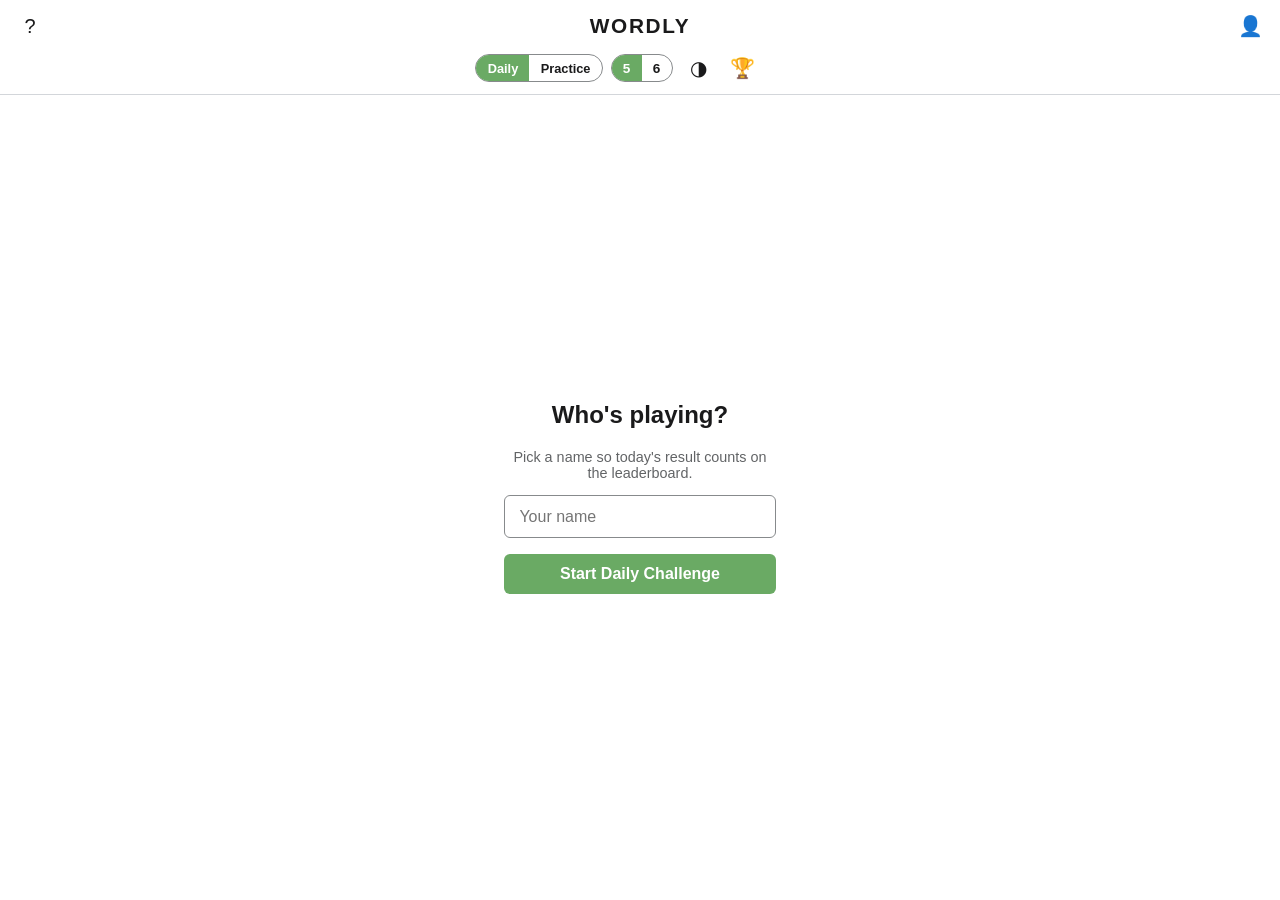
==== public/index.html @ bec73727 "Add daily challenge, shared leaderboard, expanded dictionary, and 6 new themes - Split word lists in" ====
<!DOCTYPE html>
<html lang="en">
<head>
<meta charset="UTF-8">
<meta name="viewport" content="width=device-width, initial-scale=1, viewport-fit=cover, maximum-scale=1">
<meta name="theme-color" content="#121213">
<title>Wordly — 5 or 6 Letter Word Game</title>
<link rel="stylesheet" href="style.css">
</head>
<body>
<div id="toast-container" class="toast-container" aria-live="polite"></div>

<header class="app-header">
  <div class="header-row">
    <button id="help-btn" class="icon-btn" aria-label="How to play" title="How to play">?</button>
    <h1 class="app-title">WORDLY</h1>
    <button id="player-btn" class="icon-btn" aria-label="Player profile" title="Player profile">&#128100;</button>
  </div>

  <div class="header-row controls-row">
    <div class="mode-toggle" role="group" aria-label="Game mode">
      <button class="mode-btn active" data-mode="daily">Daily</button>
      <button class="mode-btn" data-mode="practice">Practice</button>
    </div>
    <div class="length-toggle" role="group" aria-label="Word length">
      <button class="len-btn active" data-len="5">5</button>
      <button class="len-btn" data-len="6">6</button>
    </div>
    <button id="theme-btn" class="icon-btn" aria-label="Change theme" title="Change theme">&#9681;</button>
    <button id="leaderboard-btn" class="icon-btn" aria-label="Leaderboard" title="Leaderboard">&#127942;</button>
    <button id="new-game-btn" class="icon-btn" aria-label="New game" title="New game">&#8635;</button>
  </div>
</header>

<main class="game-main">
  <div id="name-gate" class="name-gate hidden">
    <h2>Who's playing?</h2>
    <p>Pick a name so today's result counts on the leaderboard.</p>
    <input id="gate-name-input" class="text-input" type="text" maxlength="40" placeholder="Your name" autocomplete="off" />
    <button id="gate-name-btn" class="primary-btn">Start Daily Challenge</button>
  </div>
  <div id="board" class="board"></div>
</main>

<footer class="keyboard-wrap">
  <div id="keyboard" class="keyboard"></div>
</footer>

<!-- How to play modal -->
<div id="help-modal" class="modal-overlay hidden">
  <div class="modal">
    <button class="modal-close" data-close="help-modal" aria-label="Close">&times;</button>
    <h2>How to Play</h2>
    <p>Guess the word before you run out of tries.</p>
    <ul class="help-list">
      <li>Each guess must be a valid word of the current length.</li>
      <li>After each guess, tile colors show how close you were.</li>
    </ul>
    <div class="example-row">
      <div class="tile correct">W</div>
      <div class="tile">O</div>
      <div class="tile">R</div>
      <div class="tile">D</div>
      <div class="tile">S</div>
    </div>
    <p class="example-text"><strong>W</strong> is in the word and in the correct spot.</p>
    <div class="example-row">
      <div class="tile">L</div>
      <div class="tile present">I</div>
      <div class="tile">G</div>
      <div class="tile">H</div>
      <div class="tile">T</div>
    </div>
    <p class="example-text"><strong>I</strong> is in the word but in the wrong spot.</p>
    <div class="example-row">
      <div class="tile">V</div>
      <div class="tile">A</div>
      <div class="tile">G</div>
      <div class="tile absent">U</div>
      <div class="tile">E</div>
    </div>
    <p class="example-text"><strong>U</strong> is not in the word at all.</p>
    <p><strong>Daily</strong> gives everyone the same word each day, resetting at midnight — play it to show up on the leaderboard. <strong>Practice</strong> is unlimited and doesn't count toward scores.</p>
  </div>
</div>

<!-- Theme picker modal -->
<div id="theme-modal" class="modal-overlay hidden">
  <div class="modal">
    <button class="modal-close" data-close="theme-modal" aria-label="Close">&times;</button>
    <h2>Theme</h2>
    <div id="theme-list" class="theme-list"></div>
  </div>
</div>

<!-- Player name modal -->
<div id="name-modal" class="modal-overlay hidden">
  <div class="modal">
    <button class="modal-close" data-close="name-modal" aria-label="Close">&times;</button>
    <h2>Player Profile</h2>
    <p>This name is used for the leaderboard.</p>
    <input id="name-input" class="text-input" type="text" maxlength="40" placeholder="Your name" autocomplete="off" />
    <button id="name-save-btn" class="primary-btn">Save</button>
  </div>
</div>

<!-- Leaderboard modal -->
<div id="leaderboard-modal" class="modal-overlay hidden">
  <div class="modal modal-wide">
    <button class="modal-close" data-close="leaderboard-modal" aria-label="Close">&times;</button>
    <h2>Leaderboard</h2>
    <div class="leaderboard-tabs" role="group" aria-label="Leaderboard length">
      <button class="lb-tab active" data-lb-len="5">5-letter</button>
      <button class="lb-tab" data-lb-len="6">6-letter</button>
    </div>
    <div id="leaderboard-content" class="leaderboard-content">
      <p class="lb-status">Loading…</p>
    </div>
  </div>
</div>

<!-- End of game modal -->
<div id="result-modal" class="modal-overlay hidden">
  <div class="modal">
    <button class="modal-close" data-close="result-modal" aria-label="Close">&times;</button>
    <h2 id="result-title">Nice!</h2>
    <p id="result-word" class="result-word"></p>
    <p id="result-countdown" class="result-countdown hidden"></p>
    <button id="play-again-btn" class="primary-btn">Play Again</button>
  </div>
</div>

<script src="words.js"></script>
<script src="script.js"></script>
</body>
</html>
---- public/style.css ----
/* ---------- Theme definitions ---------- */
:root,
[data-theme="dark"] {
  --color-bg: #121213;
  --color-surface: #1a1a1b;
  --color-text: #ffffff;
  --color-text-dim: #9aa0a6;
  --color-border: #3a3a3c;
  --color-border-strong: #565758;
  --color-accent: #538d4e;

  --color-correct: #538d4e;
  --color-present: #b59f3b;
  --color-absent: #3a3a3c;
  --key-text-on-color: #ffffff;

  --color-key-bg: #818384;
  --color-key-text: #ffffff;
  --color-modal-overlay: rgba(0, 0, 0, 0.6);
  --color-danger: #d24949;
}

[data-theme="light"] {
  --color-bg: #ffffff;
  --color-surface: #ffffff;
  --color-text: #1a1a1b;
  --color-text-dim: #626466;
  --color-border: #d3d6da;
  --color-border-strong: #878a8c;
  --color-accent: #6aaa64;

  --color-correct: #6aaa64;
  --color-present: #c9b458;
  --color-absent: #787c7e;
  --key-text-on-color: #ffffff;

  --color-key-bg: #d3d6da;
  --color-key-text: #1a1a1b;
  --color-modal-overlay: rgba(0, 0, 0, 0.4);
  --color-danger: #d24949;
}

[data-theme="ocean"] {
  --color-bg: #06222f;
  --color-surface: #0c2f40;
  --color-text: #e8f6fb;
  --color-text-dim: #7fb2c5;
  --color-border: #1f4c5f;
  --color-border-strong: #2f6b82;
  --color-accent: #2ea8b8;

  --color-correct: #1f9c8f;
  --color-present: #d6a336;
  --color-absent: #1f4c5f;
  --key-text-on-color: #ffffff;

  --color-key-bg: #164254;
  --color-key-text: #e8f6fb;
  --color-modal-overlay: rgba(0, 0, 0, 0.6);
  --color-danger: #e0655c;
}

[data-theme="sunset"] {
  --color-bg: #221521;
  --color-surface: #2c1c2b;
  --color-text: #fbeee6;
  --color-text-dim: #cf9f9c;
  --color-border: #4a2e42;
  --color-border-strong: #6c3f56;
  --color-accent: #e0703f;

  --color-correct: #d97a3f;
  --color-present: #c3563f;
  --color-absent: #4a2e42;
  --key-text-on-color: #ffffff;

  --color-key-bg: #3d2538;
  --color-key-text: #fbeee6;
  --color-modal-overlay: rgba(0, 0, 0, 0.6);
  --color-danger: #ff6b6b;
}

[data-theme="forest"] {
  --color-bg: #10190f;
  --color-surface: #162214;
  --color-text: #eaf3e6;
  --color-text-dim: #9db495;
  --color-border: #2c3f28;
  --color-border-strong: #3f5938;
  --color-accent: #6fae4f;

  --color-correct: #5c9a4a;
  --color-present: #b0973a;
  --color-absent: #2c3f28;
  --key-text-on-color: #ffffff;

  --color-key-bg: #223420;
  --color-key-text: #eaf3e6;
  --color-modal-overlay: rgba(0, 0, 0, 0.6);
  --color-danger: #e0655c;
}

[data-theme="halloween"] {
  --color-bg: #0d0605;
  --color-surface: #1a0f0a;
  --color-text: #ffe8cc;
  --color-text-dim: #c99a6c;
  --color-border: #3d2410;
  --color-border-strong: #5c3a17;
  --color-accent: #ff7518;

  --color-correct: #ff7518;
  --color-present: #7d3c98;
  --color-absent: #2b1a12;
  --key-text-on-color: #ffffff;

  --color-key-bg: #3d2410;
  --color-key-text: #ffe8cc;
  --color-modal-overlay: rgba(0, 0, 0, 0.7);
  --color-danger: #ff4d4d;
}

[data-theme="christmas"] {
  --color-bg: #0b2410;
  --color-surface: #123018;
  --color-text: #fdf6f0;
  --color-text-dim: #a8c9ac;
  --color-border: #1f4726;
  --color-border-strong: #2e5c37;
  --color-accent: #c41e3a;

  --color-correct: #2e7d32;
  --color-present: #d4af37;
  --color-absent: #1f4726;
  --key-text-on-color: #ffffff;

  --color-key-bg: #1f4726;
  --color-key-text: #fdf6f0;
  --color-modal-overlay: rgba(0, 0, 0, 0.65);
  --color-danger: #c41e3a;
}

[data-theme="synthwave"] {
  --color-bg: #0d0221;
  --color-surface: #1a0b34;
  --color-text: #f5e9ff;
  --color-text-dim: #a68fd6;
  --color-border: #3a1f66;
  --color-border-strong: #55308c;
  --color-accent: #ff2ec4;

  --color-correct: #00fff0;
  --color-present: #ff2ec4;
  --color-absent: #2a1750;
  --key-text-on-color: #0d0221;

  --color-key-bg: #2a1750;
  --color-key-text: #f5e9ff;
  --color-modal-overlay: rgba(0, 0, 0, 0.7);
  --color-danger: #ff4d6d;
}

[data-theme="spooky"] {
  --color-bg: #060a08;
  --color-surface: #0d140f;
  --color-text: #dff5e1;
  --color-text-dim: #7fa88a;
  --color-border: #1c2e20;
  --color-border-strong: #2c452f;
  --color-accent: #7cb342;

  --color-correct: #4f7942;
  --color-present: #5e3a7e;
  --color-absent: #16201a;
  --key-text-on-color: #ffffff;

  --color-key-bg: #1c2e20;
  --color-key-text: #dff5e1;
  --color-modal-overlay: rgba(0, 0, 0, 0.75);
  --color-danger: #c94f4f;
}

[data-theme="terminal"] {
  --color-bg: #000000;
  --color-surface: #0a0f0a;
  --color-text: #33ff33;
  --color-text-dim: #1f9c1f;
  --color-border: #0f3d0f;
  --color-border-strong: #1a661a;
  --color-accent: #33ff33;

  --color-correct: #33ff33;
  --color-present: #1f9c1f;
  --color-absent: #0f2a0f;
  --key-text-on-color: #000000;

  --color-key-bg: #0f3d0f;
  --color-key-text: #33ff33;
  --color-modal-overlay: rgba(0, 0, 0, 0.85);
  --color-danger: #ff3333;
}

[data-theme="bubblegum"] {
  --color-bg: #fff0f6;
  --color-surface: #ffffff;
  --color-text: #5a2a52;
  --color-text-dim: #a878a0;
  --color-border: #f3c9e0;
  --color-border-strong: #e3a1c9;
  --color-accent: #ff8fc7;

  --color-correct: #8fd9a8;
  --color-present: #ffd479;
  --color-absent: #d8cfe0;
  --key-text-on-color: #4a2c45;

  --color-key-bg: #f3d9ec;
  --color-key-text: #5a2a52;
  --color-modal-overlay: rgba(90, 42, 82, 0.35);
  --color-danger: #e0556f;
}

/* Respect system preference until the user picks explicitly */
@media (prefers-color-scheme: light) {
  :root:not([data-theme]) {
    --color-bg: #ffffff;
    --color-surface: #ffffff;
    --color-text: #1a1a1b;
    --color-text-dim: #626466;
    --color-border: #d3d6da;
    --color-border-strong: #878a8c;
    --color-accent: #6aaa64;
    --color-correct: #6aaa64;
    --color-present: #c9b458;
    --color-absent: #787c7e;
    --key-text-on-color: #ffffff;
    --color-key-bg: #d3d6da;
    --color-key-text: #1a1a1b;
    --color-modal-overlay: rgba(0, 0, 0, 0.4);
    --color-danger: #d24949;
  }
}

/* ---------- Base ---------- */
* {
  box-sizing: border-box;
  -webkit-tap-highlight-color: transparent;
}

html, body {
  height: 100%;
}

body {
  margin: 0;
  background: var(--color-bg);
  color: var(--color-text);
  font-family: "Helvetica Neue", Arial, "Segoe UI", sans-serif;
  display: flex;
  flex-direction: column;
  min-height: 100dvh;
  overflow-x: hidden;
  transition: background-color 0.2s ease, color 0.2s ease;
}

button {
  font-family: inherit;
}

/* ---------- Header ---------- */
.app-header {
  display: flex;
  flex-direction: column;
  gap: 0.4rem;
  padding: 0.5rem 0.75rem;
  border-bottom: 1px solid var(--color-border);
  flex-shrink: 0;
}

.header-row {
  display: flex;
  align-items: center;
  justify-content: space-between;
  gap: 0.5rem;
}

.controls-row {
  justify-content: center;
  flex-wrap: wrap;
}

.app-title {
  font-size: 1.3rem;
  font-weight: 700;
  letter-spacing: 0.08em;
  margin: 0;
}

.icon-btn {
  background: none;
  border: none;
  color: var(--color-text);
  font-size: 1.25rem;
  width: 2.25rem;
  height: 2.25rem;
  border-radius: 50%;
  cursor: pointer;
  display: flex;
  align-items: center;
  justify-content: center;
  line-height: 1;
}

.icon-btn:hover,
.icon-btn:active {
  background: var(--color-surface);
}

.length-toggle {
  display: flex;
  border: 1px solid var(--color-border-strong);
  border-radius: 999px;
  overflow: hidden;
}

.len-btn {
  background: none;
  border: none;
  color: var(--color-text);
  padding: 0.35rem 0.7rem;
  font-size: 0.85rem;
  font-weight: 700;
  cursor: pointer;
}

.len-btn.active {
  background: var(--color-accent);
  color: #fff;
}

.mode-toggle {
  display: flex;
  border: 1px solid var(--color-border-strong);
  border-radius: 999px;
  overflow: hidden;
}

.mode-btn {
  background: none;
  border: none;
  color: var(--color-text);
  padding: 0.35rem 0.7rem;
  font-size: 0.8rem;
  font-weight: 700;
  cursor: pointer;
}

.mode-btn.active {
  background: var(--color-accent);
  color: #fff;
}

/* ---------- Board ---------- */
.game-main {
  flex: 1 1 auto;
  display: flex;
  align-items: center;
  justify-content: center;
  padding: 0.5rem;
  min-height: 0;
}

.board {
  display: grid;
  gap: 6px;
  width: 100%;
  max-width: 360px;
  height: 100%;
  max-height: 420px;
  margin: 0 auto;
}

.name-gate {
  max-width: 320px;
  width: 100%;
  margin: 0 auto;
  text-align: center;
  padding: 1.5rem;
}

.name-gate h2 {
  margin-top: 0;
}

.name-gate p {
  color: var(--color-text-dim);
  font-size: 0.9rem;
}

.board-row {
  display: grid;
  gap: 6px;
  grid-auto-flow: column;
}

.tile {
  aspect-ratio: 1 / 1;
  border: 2px solid var(--color-border);
  display: flex;
  align-items: center;
  justify-content: center;
  font-size: clamp(1rem, 6vw, 1.8rem);
  font-weight: 700;
  text-transform: uppercase;
  border-radius: 4px;
  color: var(--color-text);
  user-select: none;
  transition: transform 0.15s ease;
}

.tile.filled {
  border-color: var(--color-border-strong);
}

.tile.pop {
  animation: pop 0.1s ease;
}

@keyframes pop {
  0% { transform: scale(1); }
  40% { transform: scale(1.08); }
  100% { transform: scale(1); }
}

.tile.flip {
  animation: flip 0.5s ease forwards;
}

@keyframes flip {
  0% { transform: rotateX(0); }
  50% { transform: rotateX(90deg); }
  51% { transform: rotateX(90deg); }
  100% { transform: rotateX(0); }
}

.tile.correct,
.tile.present,
.tile.absent {
  color: var(--key-text-on-color);
  border-color: transparent;
}

.tile.correct { background: var(--color-correct); }
.tile.present { background: var(--color-present); }
.tile.absent { background: var(--color-absent); }

.board-row.shake {
  animation: shake 0.4s ease;
}

@keyframes shake {
  10%, 90% { transform: translateX(-2px); }
  20%, 80% { transform: translateX(4px); }
  30%, 50%, 70% { transform: translateX(-8px); }
  40%, 60% { transform: translateX(8px); }
}

.board-row.win .tile {
  animation: bounce 0.5s ease;
}

@keyframes bounce {
  0%, 100% { transform: translateY(0); }
  30% { transform: translateY(-18%); }
  50% { transform: translateY(0); }
}

/* ---------- Keyboard ---------- */
.keyboard-wrap {
  flex-shrink: 0;
  padding: 0.4rem 0.3rem calc(0.5rem + env(safe-area-inset-bottom));
}

.keyboard {
  display: flex;
  flex-direction: column;
  gap: 6px;
  max-width: 500px;
  margin: 0 auto;
}

.keyboard-row {
  display: flex;
  gap: 5px;
  justify-content: center;
}

.key {
  flex: 1;
  max-width: 44px;
  min-width: 24px;
  height: 52px;
  border: none;
  border-radius: 4px;
  background: var(--color-key-bg);
  color: var(--color-key-text);
  font-weight: 700;
  font-size: 0.85rem;
  text-transform: uppercase;
  display: flex;
  align-items: center;
  justify-content: center;
  cursor: pointer;
}

.key:active {
  filter: brightness(0.85);
}

.key.wide {
  flex: 1.6;
  max-width: 70px;
  font-size: 0.65rem;
}

.key.correct { background: var(--color-correct); color: var(--key-text-on-color); }
.key.present { background: var(--color-present); color: var(--key-text-on-color); }
.key.absent { background: var(--color-absent); color: var(--key-text-on-color); opacity: 0.7; }

/* ---------- Toast ---------- */
.toast-container {
  position: fixed;
  top: 1rem;
  left: 50%;
  transform: translateX(-50%);
  z-index: 100;
  display: flex;
  flex-direction: column;
  align-items: center;
  gap: 0.5rem;
  pointer-events: none;
}

.toast {
  background: var(--color-text);
  color: var(--color-bg);
  padding: 0.6rem 1rem;
  border-radius: 6px;
  font-weight: 700;
  font-size: 0.9rem;
  box-shadow: 0 2px 8px rgba(0,0,0,0.3);
  animation: toast-in 0.15s ease, toast-out 0.15s ease 1.1s forwards;
}

@keyframes toast-in {
  from { opacity: 0; transform: translateY(-10px); }
  to { opacity: 1; transform: translateY(0); }
}

@keyframes toast-out {
  to { opacity: 0; }
}

/* ---------- Modals ---------- */
.modal-overlay {
  position: fixed;
  inset: 0;
  background: var(--color-modal-overlay);
  display: flex;
  align-items: center;
  justify-content: center;
  z-index: 200;
  padding: 1rem;
}

.hidden {
  display: none !important;
}

.modal {
  background: var(--color-bg);
  color: var(--color-text);
  border: 1px solid var(--color-border);
  border-radius: 8px;
  padding: 1.5rem;
  max-width: 360px;
  width: 100%;
  max-height: 85vh;
  overflow-y: auto;
  position: relative;
}

.modal-wide {
  max-width: 480px;
}

.modal h2 {
  margin-top: 0;
}

.modal-close {
  position: absolute;
  top: 0.5rem;
  right: 0.5rem;
  background: none;
  border: none;
  color: var(--color-text);
  font-size: 1.5rem;
  cursor: pointer;
  width: 2rem;
  height: 2rem;
}

.help-list {
  padding-left: 1.1rem;
  font-size: 0.9rem;
}

.example-row {
  display: grid;
  grid-template-columns: repeat(5, 32px);
  gap: 4px;
  margin: 0.5rem 0 0.25rem;
}

.example-row .tile {
  font-size: 1rem;
  border-radius: 3px;
}

.example-text {
  font-size: 0.85rem;
  color: var(--color-text-dim);
  margin-top: 0;
}

.theme-list {
  display: flex;
  flex-direction: column;
  gap: 0.5rem;
}

.theme-option {
  display: flex;
  align-items: center;
  gap: 0.75rem;
  padding: 0.6rem 0.75rem;
  border: 1px solid var(--color-border);
  border-radius: 6px;
  background: var(--color-surface);
  color: var(--color-text);
  cursor: pointer;
  font-size: 1rem;
  text-align: left;
}

.theme-option.active {
  border-color: var(--color-accent);
  box-shadow: 0 0 0 1px var(--color-accent);
}

.theme-swatch {
  width: 1.5rem;
  height: 1.5rem;
  border-radius: 50%;
  flex-shrink: 0;
  border: 1px solid var(--color-border-strong);
}

.result-word {
  font-size: 1.4rem;
  font-weight: 700;
  letter-spacing: 0.05em;
  text-transform: uppercase;
}

.result-countdown {
  color: var(--color-text-dim);
  font-size: 0.9rem;
  margin-top: -0.25rem;
}

.text-input {
  width: 100%;
  padding: 0.7rem 0.9rem;
  border: 1px solid var(--color-border-strong);
  border-radius: 6px;
  background: var(--color-surface);
  color: var(--color-text);
  font-size: 1rem;
  margin-bottom: 0.5rem;
}

.text-input:focus {
  outline: none;
  border-color: var(--color-accent);
}

.leaderboard-tabs {
  display: flex;
  border: 1px solid var(--color-border-strong);
  border-radius: 999px;
  overflow: hidden;
  width: fit-content;
  margin-bottom: 1rem;
}

.lb-tab {
  background: none;
  border: none;
  color: var(--color-text);
  padding: 0.4rem 0.9rem;
  font-size: 0.85rem;
  font-weight: 700;
  cursor: pointer;
}

.lb-tab.active {
  background: var(--color-accent);
  color: #fff;
}

.leaderboard-content {
  overflow-x: auto;
}

.lb-status {
  color: var(--color-text-dim);
  font-size: 0.9rem;
}

.lb-table {
  width: 100%;
  border-collapse: collapse;
  font-size: 0.85rem;
}

.lb-table th,
.lb-table td {
  padding: 0.5rem 0.4rem;
  text-align: left;
  border-bottom: 1px solid var(--color-border);
  white-space: nowrap;
}

.lb-table th {
  color: var(--color-text-dim);
  font-weight: 700;
  font-size: 0.7rem;
  text-transform: uppercase;
  letter-spacing: 0.03em;
}

.primary-btn {
  background: var(--color-accent);
  color: #fff;
  border: none;
  border-radius: 6px;
  padding: 0.7rem 1.2rem;
  font-size: 1rem;
  font-weight: 700;
  cursor: pointer;
  width: 100%;
  margin-top: 0.5rem;
}

/* ---------- Small screens ---------- */
@media (max-width: 380px) {
  .app-title {
    font-size: 1.05rem;
  }
  .key {
    height: 46px;
    font-size: 0.75rem;
  }
  .controls-row {
    gap: 0.3rem;
  }
}
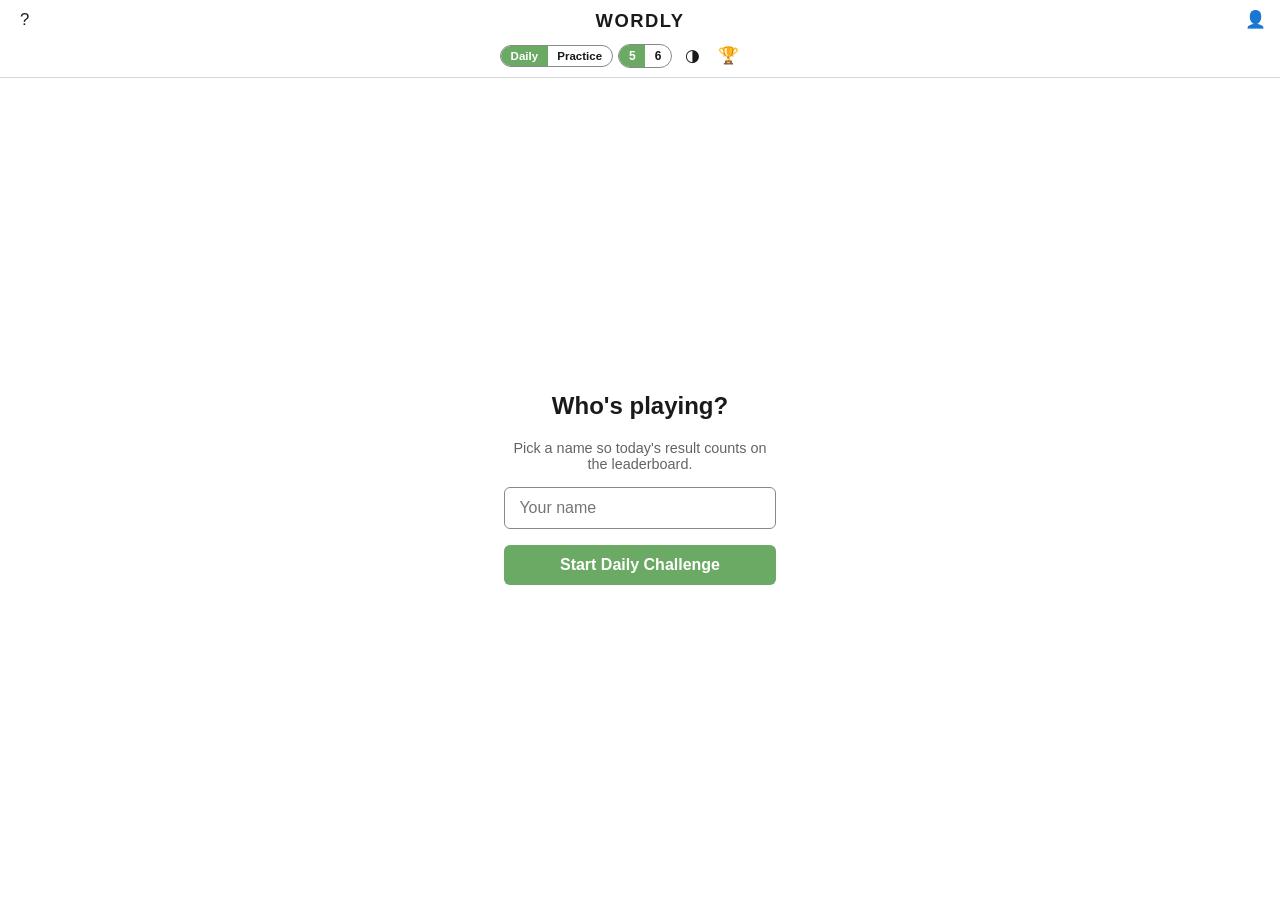
==== commit 265c45db: "Fix mobile layout overflow, add speed timer and luck rating - Fix real layout bug causing tiles/keyb" ====
--- a/public/index.html
+++ b/public/index.html
@@ -39,6 +39,7 @@
     <input id="gate-name-input" class="text-input" type="text" maxlength="40" placeholder="Your name" autocomplete="off" />
     <button id="gate-name-btn" class="primary-btn">Start Daily Challenge</button>
   </div>
+  <div id="daily-timer" class="daily-timer hidden">0:00</div>
   <div id="board" class="board"></div>
 </main>
 
@@ -81,6 +82,7 @@
     </div>
     <p class="example-text"><strong>U</strong> is not in the word at all.</p>
     <p><strong>Daily</strong> gives everyone the same word each day, resetting at midnight — play it to show up on the leaderboard. <strong>Practice</strong> is unlimited and doesn't count toward scores.</p>
+    <p>Daily games are timed from your first keystroke, and a win shows a <strong>Luck</strong> rating — how many possible words were still in play right before your winning guess. A low score means you solved it through deduction; a high score means you got there despite the odds.</p>
   </div>
 </div>
 
@@ -125,6 +127,16 @@
     <button class="modal-close" data-close="result-modal" aria-label="Close">&times;</button>
     <h2 id="result-title">Nice!</h2>
     <p id="result-word" class="result-word"></p>
+    <div id="result-stats" class="result-stats hidden">
+      <div class="result-stat">
+        <span class="result-stat-label">Time</span>
+        <span id="result-time" class="result-stat-value">—</span>
+      </div>
+      <div class="result-stat">
+        <span class="result-stat-label">Luck</span>
+        <span id="result-luck" class="result-stat-value">—</span>
+      </div>
+    </div>
     <p id="result-countdown" class="result-countdown hidden"></p>
     <button id="play-again-btn" class="primary-btn">Play Again</button>
   </div>
--- a/public/style.css
+++ b/public/style.css
@@ -271,8 +271,8 @@
 .app-header {
   display: flex;
   flex-direction: column;
-  gap: 0.4rem;
-  padding: 0.5rem 0.75rem;
+  gap: 0.3rem;
+  padding: 0.35rem 0.6rem;
   border-bottom: 1px solid var(--color-border);
   flex-shrink: 0;
 }
@@ -281,16 +281,17 @@
   display: flex;
   align-items: center;
   justify-content: space-between;
-  gap: 0.5rem;
+  gap: 0.4rem;
 }
 
 .controls-row {
   justify-content: center;
   flex-wrap: wrap;
+  gap: 0.35rem;
 }
 
 .app-title {
-  font-size: 1.3rem;
+  font-size: 1.15rem;
   font-weight: 700;
   letter-spacing: 0.08em;
   margin: 0;
@@ -300,15 +301,16 @@
   background: none;
   border: none;
   color: var(--color-text);
-  font-size: 1.25rem;
-  width: 2.25rem;
-  height: 2.25rem;
+  font-size: 1.05rem;
+  width: 1.9rem;
+  height: 1.9rem;
   border-radius: 50%;
   cursor: pointer;
   display: flex;
   align-items: center;
   justify-content: center;
   line-height: 1;
+  flex-shrink: 0;
 }
 
 .icon-btn:hover,
@@ -327,8 +329,8 @@
   background: none;
   border: none;
   color: var(--color-text);
-  padding: 0.35rem 0.7rem;
-  font-size: 0.85rem;
+  padding: 0.28rem 0.6rem;
+  font-size: 0.75rem;
   font-weight: 700;
   cursor: pointer;
 }
@@ -349,8 +351,8 @@
   background: none;
   border: none;
   color: var(--color-text);
-  padding: 0.35rem 0.7rem;
-  font-size: 0.8rem;
+  padding: 0.28rem 0.6rem;
+  font-size: 0.72rem;
   font-weight: 700;
   cursor: pointer;
 }
@@ -364,19 +366,31 @@
 .game-main {
   flex: 1 1 auto;
   display: flex;
+  flex-direction: column;
   align-items: center;
   justify-content: center;
   padding: 0.5rem;
   min-height: 0;
+  gap: 0.4rem;
+}
+
+.daily-timer {
+  flex-shrink: 0;
+  font-size: 0.95rem;
+  font-weight: 700;
+  font-variant-numeric: tabular-nums;
+  color: var(--color-text-dim);
+  letter-spacing: 0.04em;
 }
 
 .board {
   display: grid;
-  gap: 6px;
+  gap: 5px;
   width: 100%;
   max-width: 360px;
-  height: 100%;
-  max-height: 420px;
+  flex: 1 1 auto;
+  min-height: 0;
+  max-height: 400px;
   margin: 0 auto;
 }
 
@@ -399,12 +413,15 @@
 
 .board-row {
   display: grid;
-  gap: 6px;
+  gap: 5px;
   grid-auto-flow: column;
+  min-height: 0;
 }
 
 .tile {
   aspect-ratio: 1 / 1;
+  min-height: 0;
+  min-width: 0;
   border: 2px solid var(--color-border);
   display: flex;
   align-items: center;
@@ -478,13 +495,13 @@
 /* ---------- Keyboard ---------- */
 .keyboard-wrap {
   flex-shrink: 0;
-  padding: 0.4rem 0.3rem calc(0.5rem + env(safe-area-inset-bottom));
+  padding: 0.3rem 0.3rem calc(0.35rem + env(safe-area-inset-bottom));
 }
 
 .keyboard {
   display: flex;
   flex-direction: column;
-  gap: 6px;
+  gap: 5px;
   max-width: 500px;
   margin: 0 auto;
 }
@@ -499,7 +516,7 @@
   flex: 1;
   max-width: 44px;
   min-width: 24px;
-  height: 52px;
+  height: 46px;
   border: none;
   border-radius: 4px;
   background: var(--color-key-bg);
@@ -680,6 +697,35 @@
   margin-top: -0.25rem;
 }
 
+.result-stats {
+  display: flex;
+  gap: 0.75rem;
+  margin: 0.75rem 0;
+}
+
+.result-stat {
+  flex: 1;
+  background: var(--color-surface);
+  border: 1px solid var(--color-border);
+  border-radius: 6px;
+  padding: 0.5rem 0.6rem;
+  display: flex;
+  flex-direction: column;
+  gap: 0.15rem;
+}
+
+.result-stat-label {
+  font-size: 0.7rem;
+  text-transform: uppercase;
+  letter-spacing: 0.04em;
+  color: var(--color-text-dim);
+}
+
+.result-stat-value {
+  font-size: 1.05rem;
+  font-weight: 700;
+}
+
 .text-input {
   width: 100%;
   padding: 0.7rem 0.9rem;
@@ -770,10 +816,61 @@
     font-size: 1.05rem;
   }
   .key {
-    height: 46px;
     font-size: 0.75rem;
   }
   .controls-row {
     gap: 0.3rem;
   }
 }
+
+/* ---------- Short viewports (real phone browser chrome eats into
+   available height far more than devtools viewport presets suggest) ---------- */
+@media (max-height: 700px) {
+  .app-header {
+    padding: 0.3rem 0.6rem;
+    gap: 0.25rem;
+  }
+  .game-main {
+    padding: 0.3rem;
+    gap: 0.2rem;
+  }
+  .daily-timer {
+    font-size: 0.85rem;
+  }
+  .board {
+    gap: 4px;
+  }
+  .keyboard-wrap {
+    padding: 0.25rem 0.25rem calc(0.25rem + env(safe-area-inset-bottom));
+  }
+  .keyboard {
+    gap: 4px;
+  }
+  .key {
+    height: 42px;
+  }
+  .tile {
+    font-size: clamp(0.9rem, 5.5vw, 1.6rem);
+  }
+}
+
+@media (max-height: 580px) {
+  .app-title {
+    font-size: 1rem;
+  }
+  .icon-btn {
+    width: 1.7rem;
+    height: 1.7rem;
+    font-size: 0.95rem;
+  }
+  .key {
+    height: 36px;
+    font-size: 0.7rem;
+  }
+  .board {
+    gap: 3px;
+  }
+  .tile {
+    font-size: clamp(0.8rem, 5vw, 1.4rem);
+  }
+}
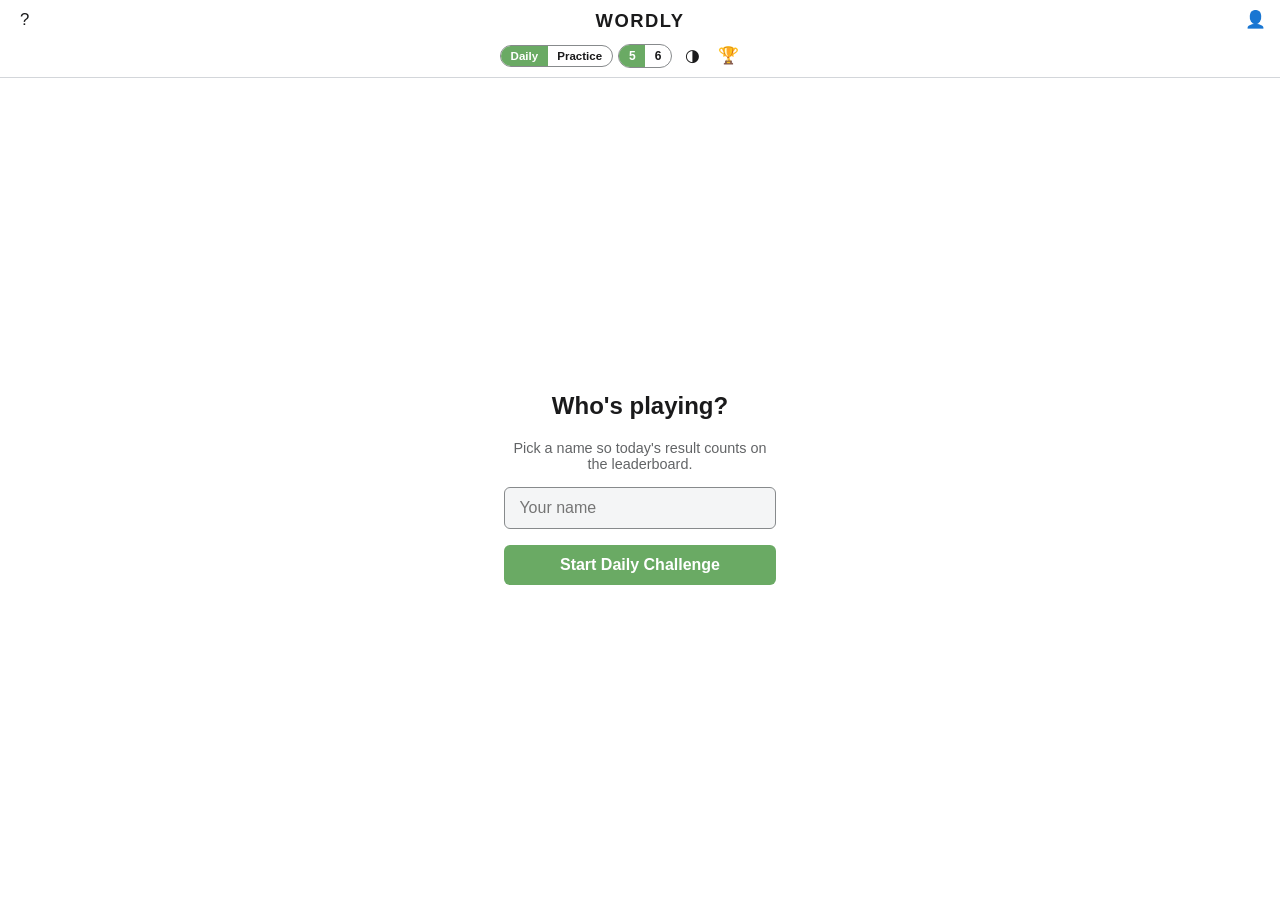
==== commit 05e1f937: "Fix duplicate-letter scoring to match real Wordle statusFor() scored each letter independently (chec" ====
--- a/public/index.html
+++ b/public/index.html
@@ -81,6 +81,7 @@
       <div class="tile">E</div>
     </div>
     <p class="example-text"><strong>U</strong> is not in the word at all.</p>
+    <p>If a guess repeats a letter, only as many copies light up as actually appear in the answer — the rest show absent, same as the original Wordle.</p>
     <p><strong>Daily</strong> gives everyone the same word each day, resetting at midnight — play it to show up on the leaderboard. <strong>Practice</strong> is unlimited and doesn't count toward scores.</p>
     <p>Daily games are timed from your first keystroke, and a win shows a <strong>Luck</strong> rating — how many possible words were still in play right before your winning guess. A low score means you solved it through deduction; a high score means you got there despite the odds.</p>
   </div>
--- a/public/style.css
+++ b/public/style.css
@@ -22,7 +22,7 @@
 
 [data-theme="light"] {
   --color-bg: #ffffff;
-  --color-surface: #ffffff;
+  --color-surface: #f4f5f6;
   --color-text: #1a1a1b;
   --color-text-dim: #626466;
   --color-border: #d3d6da;
@@ -160,6 +160,26 @@
   --color-danger: #ff4d6d;
 }
 
+[data-theme="neon80s"] {
+  --color-bg: #050810;
+  --color-surface: #0c1226;
+  --color-text: #f5faff;
+  --color-text-dim: #7fa8cc;
+  --color-border: #1a2440;
+  --color-border-strong: #2c3d66;
+  --color-accent: #ff6b00;
+
+  --color-correct: #ff6b00;
+  --color-present: #00d9ff;
+  --color-absent: #1a2440;
+  --key-text-on-color: #050810;
+
+  --color-key-bg: #1a2440;
+  --color-key-text: #f5faff;
+  --color-modal-overlay: rgba(0, 0, 0, 0.75);
+  --color-danger: #ff3b3b;
+}
+
 [data-theme="spooky"] {
   --color-bg: #060a08;
   --color-surface: #0d140f;
@@ -224,7 +244,7 @@
 @media (prefers-color-scheme: light) {
   :root:not([data-theme]) {
     --color-bg: #ffffff;
-    --color-surface: #ffffff;
+    --color-surface: #f4f5f6;
     --color-text: #1a1a1b;
     --color-text-dim: #626466;
     --color-border: #d3d6da;
@@ -242,6 +262,10 @@
 }
 
 /* ---------- Base ---------- */
+:root {
+  --tile-gap: 7px;
+}
+
 * {
   box-sizing: border-box;
   -webkit-tap-highlight-color: transparent;
@@ -385,7 +409,7 @@
 
 .board {
   display: grid;
-  gap: 5px;
+  gap: var(--tile-gap);
   width: 100%;
   max-width: 360px;
   flex: 1 1 auto;
@@ -413,7 +437,7 @@
 
 .board-row {
   display: grid;
-  gap: 5px;
+  gap: var(--tile-gap);
   grid-auto-flow: column;
   min-height: 0;
 }
@@ -422,6 +446,7 @@
   aspect-ratio: 1 / 1;
   min-height: 0;
   min-width: 0;
+  background: var(--color-surface);
   border: 2px solid var(--color-border);
   display: flex;
   align-items: center;
@@ -461,9 +486,13 @@
 }
 
 .tile.correct,
-.tile.present,
+.tile.present {
+  color: var(--key-text-on-color);
+  border-color: transparent;
+}
+
 .tile.absent {
-  color: var(--key-text-on-color);
+  color: var(--color-text);
   border-color: transparent;
 }
 
@@ -542,7 +571,7 @@
 
 .key.correct { background: var(--color-correct); color: var(--key-text-on-color); }
 .key.present { background: var(--color-present); color: var(--key-text-on-color); }
-.key.absent { background: var(--color-absent); color: var(--key-text-on-color); opacity: 0.7; }
+.key.absent { background: var(--color-absent); color: var(--color-text); opacity: 0.7; }
 
 /* ---------- Toast ---------- */
 .toast-container {
@@ -837,8 +866,8 @@
   .daily-timer {
     font-size: 0.85rem;
   }
-  .board {
-    gap: 4px;
+  :root {
+    --tile-gap: 5px;
   }
   .keyboard-wrap {
     padding: 0.25rem 0.25rem calc(0.25rem + env(safe-area-inset-bottom));
@@ -867,8 +896,8 @@
     height: 36px;
     font-size: 0.7rem;
   }
-  .board {
-    gap: 3px;
+  :root {
+    --tile-gap: 4px;
   }
   .tile {
     font-size: clamp(0.8rem, 5vw, 1.4rem);
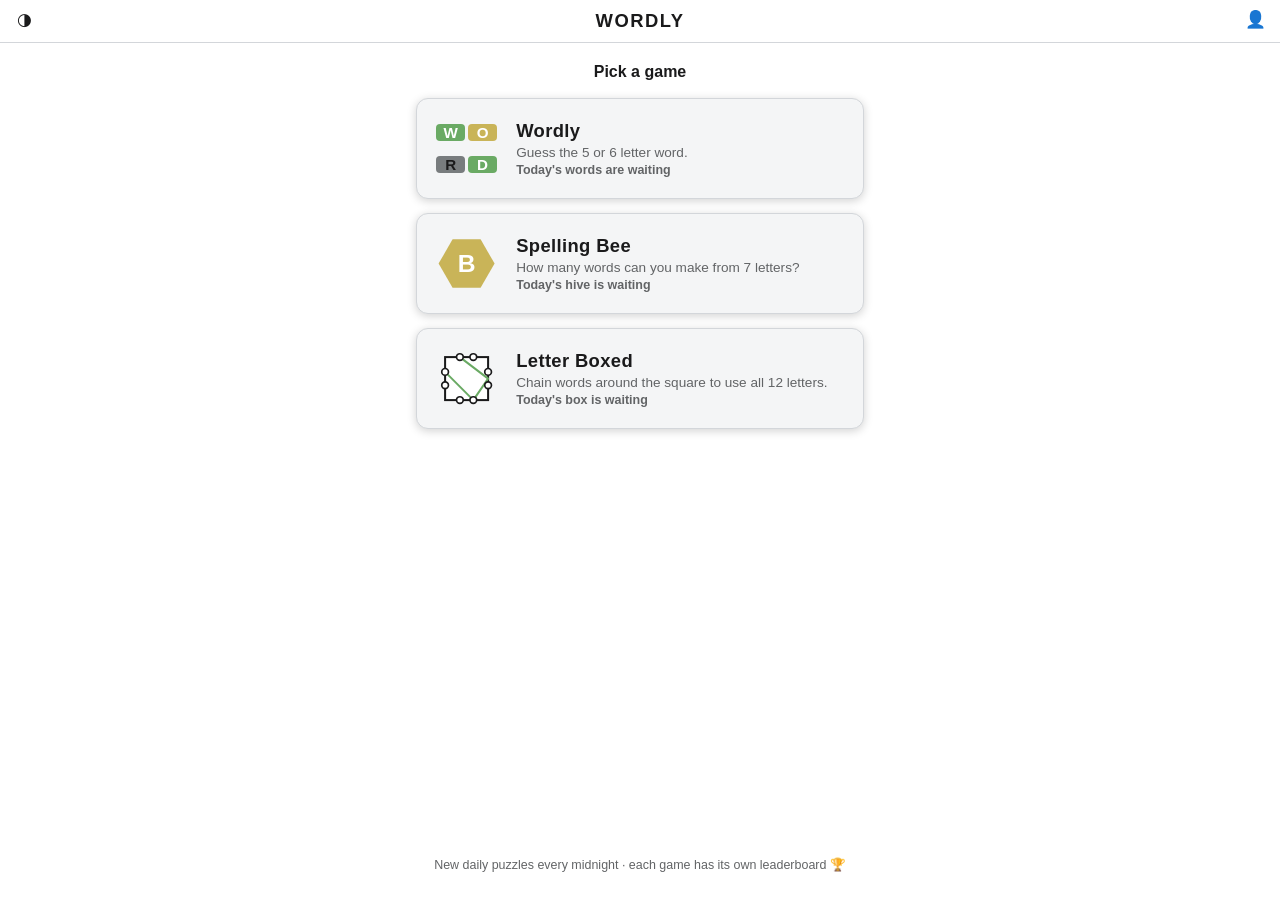
==== commit 9df5bbc1: "Add game menu, Spelling Bee, Letter Boxed, and API rate limiting - New home page (/) is a game menu " ====
--- a/public/index.html
+++ b/public/index.html
@@ -4,146 +4,119 @@
 <meta charset="UTF-8">
 <meta name="viewport" content="width=device-width, initial-scale=1, viewport-fit=cover, maximum-scale=1">
 <meta name="theme-color" content="#121213">
-<title>Wordly — 5 or 6 Letter Word Game</title>
+<title>Wordly Games</title>
+<script>try{var t=localStorage.getItem("wordly:theme");if(t)document.documentElement.setAttribute("data-theme",t)}catch(e){}</script>
 <link rel="stylesheet" href="style.css">
+<link rel="stylesheet" href="games.css">
 </head>
-<body>
+<body class="game-menu">
 <div id="toast-container" class="toast-container" aria-live="polite"></div>
 
 <header class="app-header">
-  <div class="header-row">
-    <button id="help-btn" class="icon-btn" aria-label="How to play" title="How to play">?</button>
+  <div class="header-row title-row">
+    <div class="header-side">
+      <button id="theme-btn" class="icon-btn" aria-label="Change theme" title="Change theme">&#9681;</button>
+    </div>
     <h1 class="app-title">WORDLY</h1>
-    <button id="player-btn" class="icon-btn" aria-label="Player profile" title="Player profile">&#128100;</button>
-  </div>
-
-  <div class="header-row controls-row">
-    <div class="mode-toggle" role="group" aria-label="Game mode">
-      <button class="mode-btn active" data-mode="daily">Daily</button>
-      <button class="mode-btn" data-mode="practice">Practice</button>
+    <div class="header-side header-side-end">
+      <button id="player-btn" class="icon-btn" aria-label="Player profile" title="Player profile">&#128100;</button>
     </div>
-    <div class="length-toggle" role="group" aria-label="Word length">
-      <button class="len-btn active" data-len="5">5</button>
-      <button class="len-btn" data-len="6">6</button>
-    </div>
-    <button id="theme-btn" class="icon-btn" aria-label="Change theme" title="Change theme">&#9681;</button>
-    <button id="leaderboard-btn" class="icon-btn" aria-label="Leaderboard" title="Leaderboard">&#127942;</button>
-    <button id="new-game-btn" class="icon-btn" aria-label="New game" title="New game">&#8635;</button>
   </div>
 </header>
 
-<main class="game-main">
-  <div id="name-gate" class="name-gate hidden">
-    <h2>Who's playing?</h2>
-    <p>Pick a name so today's result counts on the leaderboard.</p>
-    <input id="gate-name-input" class="text-input" type="text" maxlength="40" placeholder="Your name" autocomplete="off" />
-    <button id="gate-name-btn" class="primary-btn">Start Daily Challenge</button>
-  </div>
-  <div id="daily-timer" class="daily-timer hidden">0:00</div>
-  <div id="board" class="board"></div>
+<main class="menu-main">
+  <p id="menu-greeting" class="menu-greeting">Pick a game</p>
+
+  <a class="game-card" href="/wordly">
+    <span class="game-icon icon-wordly" aria-hidden="true">
+      <span class="t correct">W</span><span class="t present">O</span><span class="t">R</span><span class="t correct">D</span>
+    </span>
+    <span class="game-info">
+      <span class="game-name">Wordly</span>
+      <span class="game-desc">Guess the 5 or 6 letter word.</span>
+      <span id="status-wordly" class="game-status"></span>
+    </span>
+  </a>
+
+  <a class="game-card" href="/bee">
+    <span class="game-icon icon-bee" aria-hidden="true">
+      <svg viewBox="-60 -54 120 108"><polygon points="50,0 25,43.3 -25,43.3 -50,0 -25,-43.3 25,-43.3"></polygon><text x="0" y="0" dy="0.35em">B</text></svg>
+    </span>
+    <span class="game-info">
+      <span class="game-name">Spelling Bee</span>
+      <span class="game-desc">How many words can you make from 7 letters?</span>
+      <span id="status-bee" class="game-status"></span>
+    </span>
+  </a>
+
+  <a class="game-card" href="/boxed">
+    <span class="game-icon icon-boxed" aria-hidden="true">
+      <svg viewBox="0 0 100 100">
+        <rect x="18" y="18" width="64" height="64"></rect>
+        <polyline points="40,18 82,50 60,82 18,40"></polyline>
+        <circle cx="40" cy="18" r="5"></circle><circle cx="60" cy="18" r="5"></circle>
+        <circle cx="82" cy="40" r="5"></circle><circle cx="82" cy="60" r="5"></circle>
+        <circle cx="40" cy="82" r="5"></circle><circle cx="60" cy="82" r="5"></circle>
+        <circle cx="18" cy="40" r="5"></circle><circle cx="18" cy="60" r="5"></circle>
+      </svg>
+    </span>
+    <span class="game-info">
+      <span class="game-name">Letter Boxed</span>
+      <span class="game-desc">Chain words around the square to use all 12 letters.</span>
+      <span id="status-boxed" class="game-status"></span>
+    </span>
+  </a>
+
+  <p class="menu-foot">New daily puzzles every midnight · each game has its own leaderboard &#127942;</p>
 </main>
 
-<footer class="keyboard-wrap">
-  <div id="keyboard" class="keyboard"></div>
-</footer>
+<script src="common.js"></script>
+<script>
+(() => {
+  const S = Shared;
+  S.initShell({ onNameSaved: greet });
 
-<!-- How to play modal -->
-<div id="help-modal" class="modal-overlay hidden">
-  <div class="modal">
-    <button class="modal-close" data-close="help-modal" aria-label="Close">&times;</button>
-    <h2>How to Play</h2>
-    <p>Guess the word before you run out of tries.</p>
-    <ul class="help-list">
-      <li>Each guess must be a valid word of the current length.</li>
-      <li>After each guess, tile colors show how close you were.</li>
-    </ul>
-    <div class="example-row">
-      <div class="tile correct">W</div>
-      <div class="tile">O</div>
-      <div class="tile">R</div>
-      <div class="tile">D</div>
-      <div class="tile">S</div>
-    </div>
-    <p class="example-text"><strong>W</strong> is in the word and in the correct spot.</p>
-    <div class="example-row">
-      <div class="tile">L</div>
-      <div class="tile present">I</div>
-      <div class="tile">G</div>
-      <div class="tile">H</div>
-      <div class="tile">T</div>
-    </div>
-    <p class="example-text"><strong>I</strong> is in the word but in the wrong spot.</p>
-    <div class="example-row">
-      <div class="tile">V</div>
-      <div class="tile">A</div>
-      <div class="tile">G</div>
-      <div class="tile absent">U</div>
-      <div class="tile">E</div>
-    </div>
-    <p class="example-text"><strong>U</strong> is not in the word at all.</p>
-    <p>If a guess repeats a letter, only as many copies light up as actually appear in the answer — the rest show absent, same as the original Wordle.</p>
-    <p><strong>Daily</strong> gives everyone the same word each day, resetting at midnight — play it to show up on the leaderboard. <strong>Practice</strong> is unlimited and doesn't count toward scores.</p>
-    <p>Daily games are timed from your first keystroke, and a win shows a <strong>Luck</strong> rating — how many possible words were still in play right before your winning guess. A low score means you solved it through deduction; a high score means you got there despite the odds.</p>
-  </div>
-</div>
+  function greet() {
+    const name = S.getPlayerName();
+    document.getElementById("menu-greeting").textContent = name ? `Hi ${name} — pick a game` : "Pick a game";
+  }
 
-<!-- Theme picker modal -->
-<div id="theme-modal" class="modal-overlay hidden">
-  <div class="modal">
-    <button class="modal-close" data-close="theme-modal" aria-label="Close">&times;</button>
-    <h2>Theme</h2>
-    <div id="theme-list" class="theme-list"></div>
-  </div>
-</div>
+  const today = S.todayDateString();
+  const set = (id, text, done) => {
+    const el = document.getElementById(id);
+    el.textContent = text;
+    el.classList.toggle("done", !!done);
+  };
 
-<!-- Player name modal -->
-<div id="name-modal" class="modal-overlay hidden">
-  <div class="modal">
-    <button class="modal-close" data-close="name-modal" aria-label="Close">&times;</button>
-    <h2>Player Profile</h2>
-    <p>This name is used for the leaderboard.</p>
-    <input id="name-input" class="text-input" type="text" maxlength="40" placeholder="Your name" autocomplete="off" />
-    <button id="name-save-btn" class="primary-btn">Save</button>
-  </div>
-</div>
+  // Wordly: summarize both lengths' daily results.
+  const wordly = [5, 6]
+    .map((len) => {
+      const s = S.load(`wordly:daily:${len}:${today}`);
+      if (!s || !s.guesses || !s.guesses.length) return null;
+      if (!s.over) return `${len}-letter in progress`;
+      return s.won ? `${len}-letter ✓ in ${s.guesses.length}` : `${len}-letter ✗`;
+    })
+    .filter(Boolean);
+  set("status-wordly", wordly.length ? `Today: ${wordly.join(" · ")}` : "Today's words are waiting", wordly.length);
 
-<!-- Leaderboard modal -->
-<div id="leaderboard-modal" class="modal-overlay hidden">
-  <div class="modal modal-wide">
-    <button class="modal-close" data-close="leaderboard-modal" aria-label="Close">&times;</button>
-    <h2>Leaderboard</h2>
-    <div class="leaderboard-tabs" role="group" aria-label="Leaderboard length">
-      <button class="lb-tab active" data-lb-len="5">5-letter</button>
-      <button class="lb-tab" data-lb-len="6">6-letter</button>
-    </div>
-    <div id="leaderboard-content" class="leaderboard-content">
-      <p class="lb-status">Loading…</p>
-    </div>
-  </div>
-</div>
+  const bee = S.load(`bee:daily:${today}`);
+  if (bee && bee.found && bee.found.length) {
+    set("status-bee", `Today: ${bee.rank} · ${bee.score} pts · ${bee.found.length} words`, true);
+  } else {
+    set("status-bee", "Today's hive is waiting");
+  }
 
-<!-- End of game modal -->
-<div id="result-modal" class="modal-overlay hidden">
-  <div class="modal">
-    <button class="modal-close" data-close="result-modal" aria-label="Close">&times;</button>
-    <h2 id="result-title">Nice!</h2>
-    <p id="result-word" class="result-word"></p>
-    <div id="result-stats" class="result-stats hidden">
-      <div class="result-stat">
-        <span class="result-stat-label">Time</span>
-        <span id="result-time" class="result-stat-value">—</span>
-      </div>
-      <div class="result-stat">
-        <span class="result-stat-label">Luck</span>
-        <span id="result-luck" class="result-stat-value">—</span>
-      </div>
-    </div>
-    <p id="result-countdown" class="result-countdown hidden"></p>
-    <button id="play-again-btn" class="primary-btn">Play Again</button>
-  </div>
-</div>
+  const boxed = S.load(`boxed:daily:${today}`);
+  if (boxed && boxed.solved) {
+    set("status-boxed", `Today: ✓ solved in ${boxed.words.length} words`, true);
+  } else if (boxed && boxed.started) {
+    set("status-boxed", "Today: in progress", true);
+  } else {
+    set("status-boxed", "Today's box is waiting");
+  }
 
-<script src="words.js"></script>
-<script src="script.js"></script>
+  greet();
+})();
+</script>
 </body>
 </html>
--- a/public/style.css
+++ b/public/style.css
@@ -40,44 +40,641 @@
   --color-danger: #d24949;
 }
 
+/* ---------- Neon Standard ---------- */
+[data-theme="neon-standard"] {
+  --color-bg: #0d0e12;
+  --color-surface: #15161d;
+  --color-text: #ffffff;
+  --color-text-dim: #8e95a5;
+  --color-border: #2a2d3a;
+  --color-border-strong: #3f4458;
+  --color-accent: #39ff14;
+
+  --color-correct: #39ff14;
+  --color-present: #ffe600;
+  --color-absent: #1a1c24;
+  --key-text-on-color: #000000;
+
+  --color-key-bg: #222530;
+  --color-key-text: #ffffff;
+  --color-modal-overlay: rgba(0, 0, 0, 0.8);
+  --color-danger: #ff3366;
+}
+
+html[data-theme="neon-standard"] .tile.correct {
+  box-shadow: 0 0 12px #39ff14, inset 0 0 4px #39ff14 !important;
+}
+html[data-theme="neon-standard"] .tile.present {
+  box-shadow: 0 0 12px #ffe600, inset 0 0 4px #ffe600 !important;
+}
+
+/* ---------- Neon City ---------- */
+[data-theme="neon-city"] {
+  --color-bg: #0b071e;
+  --color-surface: #140e33;
+  --color-text: #00e5ff;
+  --color-text-dim: #9955ff;
+  --color-border: #362a5c;
+  --color-border-strong: #8b00ff;
+  --color-accent: #00e5ff;
+
+  --color-correct: #8b00ff;
+  --color-present: #150f37;
+  --color-absent: #150f37;
+  --key-text-on-color: #00e5ff;
+
+  --color-key-bg: #1e1542;
+  --color-key-text: #00e5ff;
+  --color-modal-overlay: rgba(5, 2, 20, 0.85);
+  --color-danger: #ff007f;
+}
+
+/* Base Tile Styling (Dark Indigo Box with Cyan Text) */
+html[data-theme="neon-city"] .tile {
+  background: #181238 !important;
+  border: 2px solid #362a5c !important;
+  color: #bb55ff !important;
+  border-radius: 8px !important;
+}
+
+/* Filled (Typing before submit) */
+html[data-theme="neon-city"] .tile.filled {
+  border-color: #00e5ff !important;
+  box-shadow: 0 0 6px rgba(0, 229, 255, 0.4) !important;
+  color: #00e5ff !important;
+}
+
+/* Correct Spot (Purple Background + Cyan Border & Glow + Cyan Text) */
+html[data-theme="neon-city"] .tile.correct {
+  background: #7a00e6 !important;
+  border: 2px solid #00e5ff !important;
+  box-shadow: 0 0 12px #00e5ff, inset 0 0 6px #00e5ff !important;
+  color: #ffffff !important;
+  font-weight: 800;
+}
+
+/* Present Spot (Dark Background + Yellow Neon Border & Yellow Glow + Yellow Text) */
+html[data-theme="neon-city"] .tile.present {
+  background: #150f37 !important;
+  border: 2px solid #ffff00 !important;
+  box-shadow: 0 0 12px #ffff00, inset 0 0 4px #ffff00 !important;
+  color: #ffff00 !important;
+  font-weight: 800;
+}
+
+/* Absent Spot (Dark Fill + Faint Purple Outline) */
+html[data-theme="neon-city"] .tile.absent {
+  background: #110b2b !important;
+  border: 2px solid #2d2050 !important;
+  color: #3e3263 !important;
+  box-shadow: none !important;
+}
+
+/* ---------- Neon City Keyboard ---------- */
+html[data-theme="neon-city"] .key {
+  background: #1a123d !important;
+  color: #00e5ff !important;
+  border: 1px solid #3a2b6e !important;
+  border-radius: 6px !important;
+  box-shadow: 0 0 4px rgba(139, 0, 255, 0.2) !important;
+}
+
+/* Keyboard - Correct Keys (Glowing Purple & Cyan) */
+html[data-theme="neon-city"] .key.correct {
+  background: #7a00e6 !important;
+  color: #ffffff !important;
+  border: 1px solid #00e5ff !important;
+  box-shadow: 0 0 10px #00e5ff !important;
+}
+
+/* Keyboard - Present Keys (Glowing Yellow) */
+html[data-theme="neon-city"] .key.present {
+  background: #150f37 !important;
+  color: #ffff00 !important;
+  border: 1px solid #ffff00 !important;
+  box-shadow: 0 0 10px #ffff00 !important;
+}
+
+/* Keyboard - Absent/Eliminated Keys */
+html[data-theme="neon-city"] .key.absent {
+  background: #0d0824 !important;
+  color: #3e3263 !important;
+  border-color: #1e153b !important;
+  opacity: 0.5;
+  box-shadow: none !important;
+}
+
+/* ---------- Neon 80s ---------- */
+[data-theme="neon80s"] {
+  --color-bg: #050810;
+  --color-surface: #0c1226;
+  --color-text: #00d9ff;
+  --color-text-dim: #ff007f;
+  --color-border: #1a2440;
+  --color-border-strong: #00d9ff;
+  --color-accent: #ff6b00;
+
+  --color-correct: #ff6b00;
+  --color-present: #00d9ff;
+  --color-absent: #0c1226;
+  --key-text-on-color: #050810;
+
+  --color-key-bg: #141c38;
+  --color-key-text: #00d9ff;
+  --color-modal-overlay: rgba(0, 0, 0, 0.85);
+  --color-danger: #ff3b3b;
+}
+
+html[data-theme="neon80s"] .tile {
+  border: 2px solid #00d9ff !important;
+  box-shadow: 0 0 6px #00d9ff !important;
+  color: #00d9ff !important;
+}
+
+html[data-theme="neon80s"] .tile.correct {
+  border: 2px solid #ff007f !important;
+  box-shadow: 0 0 12px #ff6b00, 0 0 6px #ff007f !important;
+  background: #ff6b00 !important;
+  color: #050810 !important;
+  font-weight: 800;
+}
+
+html[data-theme="neon80s"] .tile.present {
+  border: 2px solid #ff6b00 !important;
+  box-shadow: 0 0 12px #00d9ff !important;
+  background: #00d9ff !important;
+  color: #050810 !important;
+  font-weight: 800;
+}
+
+html[data-theme="neon80s"] .tile.absent {
+  border: 2px solid #00d9ff !important;
+  box-shadow: 0 0 4px #00d9ff !important;
+  color: #00d9ff !important;
+  background: #0c1226 !important;
+  opacity: 0.8;
+}
+
+html[data-theme="neon80s"] .key {
+  border: 1px solid #00d9ff !important;
+  box-shadow: 0 0 4px rgba(0, 217, 255, 0.3) !important;
+}
+
+html[data-theme="neon80s"] .key.correct {
+  background: #ff6b00 !important;
+  color: #050810 !important;
+  border-color: #ff007f !important;
+  box-shadow: 0 0 8px #ff6b00 !important;
+}
+
+html[data-theme="neon80s"] .key.present {
+  background: #00d9ff !important;
+  color: #050810 !important;
+  border-color: #ff6b00 !important;
+  box-shadow: 0 0 8px #00d9ff !important;
+}
+
+html[data-theme="neon80s"] .key.absent {
+  background: #0c1226 !important;
+  color: #2c3d66 !important;
+  border-color: #1a2440 !important;
+  opacity: 0.5;
+  box-shadow: none !important;
+}
+
+/* ---------- Synthwave ---------- */
+[data-theme="synthwave"] {
+  --color-bg: #0d0221;
+  --color-surface: #1a0b34;
+  --color-text: #f5e9ff;
+  --color-text-dim: #a68fd6;
+  --color-border: #3a1f66;
+  --color-border-strong: #ff2ec4;
+  --color-accent: #ff2ec4;
+
+  --color-correct: #00fff0;
+  --color-present: #ff2ec4;
+  --color-absent: #150a2b;
+  --key-text-on-color: #0d0221;
+
+  --color-key-bg: #2a1750;
+  --color-key-text: #f5e9ff;
+  --color-modal-overlay: rgba(0, 0, 0, 0.7);
+  --color-danger: #ff4d6d;
+}
+
+/* Base Tile Styling */
+html[data-theme="synthwave"] .tile {
+  background: #1a0b34 !important;
+  border: 2px solid #3a1f66 !important;
+  color: #a68fd6 !important;
+  border-radius: 8px !important;
+}
+
+/* Filled (Typing before submit) */
+html[data-theme="synthwave"] .tile.filled {
+  border-color: #ff2ec4 !important;
+  box-shadow: 0 0 6px rgba(255, 46, 196, 0.4) !important;
+  color: #f5e9ff !important;
+}
+
+/* Correct Spot (Cyan Fill + Hot Pink Glow Border) */
+html[data-theme="synthwave"] .tile.correct {
+  background: #00fff0 !important;
+  border: 2px solid #ff2ec4 !important;
+  box-shadow: 0 0 12px #ff2ec4, inset 0 0 4px #00fff0 !important;
+  color: #0d0221 !important;
+  font-weight: 800;
+}
+
+/* Present Spot (Hot Pink Fill + Cyan Glow Border) */
+html[data-theme="synthwave"] .tile.present {
+  background: #ff2ec4 !important;
+  border: 2px solid #00fff0 !important;
+  box-shadow: 0 0 12px #00fff0, inset 0 0 4px #ff2ec4 !important;
+  color: #ffffff !important;
+  font-weight: 800;
+}
+
+/* Absent Spot (Darkened Purple Box) */
+html[data-theme="synthwave"] .tile.absent {
+  background: #120726 !important;
+  border: 2px solid #28124d !important;
+  color: #4d3175 !important;
+  box-shadow: none !important;
+}
+
+/* ---------- Synthwave Keyboard ---------- */
+html[data-theme="synthwave"] .key {
+  background: #1f0f3d !important;
+  color: #f5e9ff !important;
+  border: 1px solid #3a1f66 !important;
+  border-radius: 6px !important;
+  box-shadow: 0 0 4px rgba(255, 46, 196, 0.2) !important;
+}
+
+/* Keyboard - Correct Keys (Cyan Fill + Pink Glow) */
+html[data-theme="synthwave"] .key.correct {
+  background: #00fff0 !important;
+  color: #0d0221 !important;
+  border: 1px solid #ff2ec4 !important;
+  box-shadow: 0 0 10px #ff2ec4 !important;
+}
+
+/* Keyboard - Present Keys (Pink Fill + Cyan Glow) */
+html[data-theme="synthwave"] .key.present {
+  background: #ff2ec4 !important;
+  color: #ffffff !important;
+  border: 1px solid #00fff0 !important;
+  box-shadow: 0 0 10px #00fff0 !important;
+}
+
+/* Keyboard - Absent/Eliminated Keys (Dark & Dimmed) */
+html[data-theme="synthwave"] .key.absent {
+  background: #120726 !important;
+  color: #4d3175 !important;
+  border-color: #231242 !important;
+  opacity: 0.45 !important;
+  box-shadow: none !important;
+}
+
+/* ---------- Christmas ---------- */
+[data-theme="christmas"] {
+  --color-bg: #0b2410;
+  --color-surface: #123018;
+  --color-text: #fdf6f0;
+  --color-text-dim: #a8c9ac;
+  --color-border: #1f4726;
+  --color-border-strong: #2e5c37;
+  --color-accent: #c41e3a;
+
+  --color-correct: #2e7d32;
+  --color-present: #c41e3a;
+  --color-absent: #5a121d;
+  --key-text-on-color: #ffffff;
+
+  --color-key-bg: #1f4726;
+  --color-key-text: #fdf6f0;
+  --color-modal-overlay: rgba(0, 0, 0, 0.65);
+  --color-danger: #c41e3a;
+}
+
+html[data-theme="christmas"] .tile {
+  border: 2px solid #1f4726 !important;
+}
+
+html[data-theme="christmas"] .tile.correct {
+  background: #2e7d32 !important;
+  border: 2px solid #c41e3a !important;
+  box-shadow: 0 0 8px #c41e3a !important;
+  color: #ffffff !important;
+}
+
+html[data-theme="christmas"] .tile.present {
+  background: #c41e3a !important;
+  border: 2px solid #2e7d32 !important;
+  box-shadow: 0 0 8px #2e7d32 !important;
+  color: #ffffff !important;
+}
+
+html[data-theme="christmas"] .tile.absent {
+  background: #123018 !important;
+  border: 2px solid #5a121d !important;
+  color: #a8c9ac !important;
+}
+
+html[data-theme="christmas"] .key.present {
+  background: #c41e3a !important;
+  color: #ffffff !important;
+}
+
+html[data-theme="christmas"] .key.absent {
+  background: #5a121d !important;
+  color: #d19ca4 !important;
+  opacity: 0.8;
+}
+
+/* ---------- Spooky ---------- */
+[data-theme="spooky"] {
+  --color-bg: #060a08;
+  --color-surface: #0d140f;
+  --color-text: #dff5e1;
+  --color-text-dim: #7fa88a;
+  --color-border: #1c2e20;
+  --color-border-strong: #2c452f;
+  --color-accent: #7cb342;
+
+  --color-correct: #4f7942;
+  --color-present: #5e3a7e;
+  --color-absent: #2a1838; /* Dark Purple for eliminated letters */
+  --key-text-on-color: #ffffff;
+
+  --color-key-bg: #1c2e20;
+  --color-key-text: #dff5e1;
+  --color-modal-overlay: rgba(0, 0, 0, 0.75);
+  --color-danger: #c94f4f;
+}
+
+html[data-theme="spooky"] .tile {
+  border: 2px solid #1c2e20 !important;
+}
+
+html[data-theme="spooky"] .tile.correct {
+  background: #4f7942 !important; /* Green tile */
+  border: 2px solid #5e3a7e !important; /* Purple outline on Green tile */
+  box-shadow: 0 0 8px #5e3a7e !important;
+  color: #ffffff !important;
+}
+
+html[data-theme="spooky"] .tile.present {
+  background: #5e3a7e !important; /* Purple tile */
+  border: 2px solid #4f7942 !important; /* Green outline on Purple tile */
+  box-shadow: 0 0 8px #4f7942 !important;
+  color: #ffffff !important;
+}
+
+html[data-theme="spooky"] .tile.absent {
+  background: #0d140f !important;
+  border: 2px solid #2a1838 !important;
+  color: #7fa88a !important;
+}
+
+html[data-theme="spooky"] .key.present {
+  background: #5e3a7e !important;
+  color: #ffffff !important;
+}
+
+html[data-theme="spooky"] .key.absent {
+  background: #2a1838 !important; /* Darker Purple for absent keys */
+  color: #9f86b5 !important;
+  opacity: 0.8;
+}
+
+/* ---------- 3D Glossy Bubblegum ---------- */
+/* Light glossy-candy palette (dark text on pale tiles/keys) instead of the
+   original dark-navy set, so the vibrant pastel background photo reads at
+   near-full brightness instead of needing a heavy dark scrim to keep white
+   text legible. */
+[data-theme="bubblegum-3d"] {
+  --color-bg: #fff6fb;
+  --color-surface: #fffaf7;
+  --color-text: #4a2c46;
+  --color-text-dim: #9b7898;
+  --color-border: #f3c6de;
+  --color-border-strong: #ff8fc0;
+  --color-accent: #ff6fae;
+
+  --color-correct: #6fdcc7;
+  --color-present: #ff8fc0;
+  --color-absent: #ecd9e6;
+  --key-text-on-color: #3a1f38;
+
+  --color-key-bg: #ffeef6;
+  --color-key-text: #4a2c46;
+  --color-modal-overlay: rgba(74, 44, 70, 0.55);
+  --color-danger: #ff4d7a;
+}
+
+html[data-theme="bubblegum-3d"] .tile {
+  border-radius: 12px !important;
+  border-width: 1px !important;
+}
+html[data-theme="bubblegum-3d"] .tile.correct,
+html[data-theme="bubblegum-3d"] .tile.present {
+  box-shadow: inset -2px -3px 5px rgba(0, 0, 0, 0.3), inset 2px 2px 5px rgba(255, 255, 255, 0.7) !important;
+  font-weight: 800;
+}
+
+/* ---------- Ocean ---------- */
 [data-theme="ocean"] {
-  --color-bg: #06222f;
-  --color-surface: #0c2f40;
-  --color-text: #e8f6fb;
-  --color-text-dim: #7fb2c5;
-  --color-border: #1f4c5f;
-  --color-border-strong: #2f6b82;
-  --color-accent: #2ea8b8;
-
-  --color-correct: #1f9c8f;
-  --color-present: #d6a336;
-  --color-absent: #1f4c5f;
+  --color-bg: #041421;
+  --color-surface: #0a2236;
+  --color-text: #e0f7fc;
+  --color-text-dim: #5c9ebb;
+  --color-border: #133957;
+  --color-border-strong: #00f0ff;
+  --color-accent: #00f0ff;
+
+  --color-correct: #0b3859;
+  --color-present: #082e38;
+  --color-absent: #06111a;
+  --key-text-on-color: #00f0ff;
+
+  --color-key-bg: #0c2b42;
+  --color-key-text: #e0f7fc;
+  --color-modal-overlay: rgba(2, 10, 18, 0.85);
+  --color-danger: #ff5252;
+}
+
+/* Base Tile Styling */
+html[data-theme="ocean"] .tile {
+  background: #0a2236 !important;
+  border: 2px solid #133957 !important;
+  color: #5c9ebb !important;
+  border-radius: 8px !important;
+}
+
+/* Filled (Typing before submit) */
+html[data-theme="ocean"] .tile.filled {
+  border-color: #00f0ff !important;
+  box-shadow: 0 0 8px rgba(0, 240, 255, 0.4) !important;
+  color: #e0f7fc !important;
+}
+
+/* Correct Spot (Bioluminescent Cyan Glowing Box) */
+html[data-theme="ocean"] .tile.correct {
+  background: #0b3859 !important;
+  border: 2px solid #00f0ff !important;
+  box-shadow: 0 0 14px #00f0ff, inset 0 0 6px #00f0ff !important;
+  color: #ffffff !important;
+  font-weight: 800;
+}
+
+/* Present Spot (Seafoam Green Glowing Box) */
+html[data-theme="ocean"] .tile.present {
+  background: #082e38 !important;
+  border: 2px solid #20b2aa !important;
+  box-shadow: 0 0 12px #20b2aa, inset 0 0 4px #20b2aa !important;
+  color: #a8f5e9 !important;
+  font-weight: 800;
+}
+
+/* Absent Spot (Dark Deep-Trench Box) */
+html[data-theme="ocean"] .tile.absent {
+  background: #06111a !important;
+  border: 2px solid #0d2233 !important;
+  color: #2a4d6c !important;
+  box-shadow: none !important;
+}
+
+/* ---------- Ocean Keyboard ---------- */
+html[data-theme="ocean"] .key {
+  background: #0d2b42 !important;
+  color: #e0f7fc !important;
+  border: 1px solid #1a4263 !important;
+  border-radius: 6px !important;
+  box-shadow: 0 0 4px rgba(0, 240, 255, 0.2) !important;
+}
+
+/* Keyboard - Correct Keys (Cyan Glow) */
+html[data-theme="ocean"] .key.correct {
+  background: #0b3859 !important;
+  color: #ffffff !important;
+  border: 1px solid #00f0ff !important;
+  box-shadow: 0 0 10px #00f0ff !important;
+}
+
+/* Keyboard - Present Keys (Seafoam Glow) */
+html[data-theme="ocean"] .key.present {
+  background: #082e38 !important;
+  color: #a8f5e9 !important;
+  border: 1px solid #20b2aa !important;
+  box-shadow: 0 0 10px #20b2aa !important;
+}
+
+/* Keyboard - Absent/Eliminated Keys (Dark & Faded) */
+html[data-theme="ocean"] .key.absent {
+  background: #050d14 !important;
+  color: #2a4d6c !important;
+  border-color: #0c1a26 !important;
+  opacity: 0.45 !important;
+  box-shadow: none !important;
+}
+
+/* ---------- Sunset ---------- */
+[data-theme="sunset"] {
+  --color-bg: #1e101c;
+  --color-surface: #2b1728;
+  --color-text: #fbeee6;
+  --color-text-dim: #b8869c;
+  --color-border: #42203c;
+  --color-border-strong: #ffb700;
+  --color-accent: #e05a2b;
+
+  --color-correct: #e05a2b;
+  --color-present: #b83256;
+  --color-absent: #120811;
   --key-text-on-color: #ffffff;
 
-  --color-key-bg: #164254;
-  --color-key-text: #e8f6fb;
-  --color-modal-overlay: rgba(0, 0, 0, 0.6);
-  --color-danger: #e0655c;
-}
-
-[data-theme="sunset"] {
-  --color-bg: #221521;
-  --color-surface: #2c1c2b;
-  --color-text: #fbeee6;
-  --color-text-dim: #cf9f9c;
-  --color-border: #4a2e42;
-  --color-border-strong: #6c3f56;
-  --color-accent: #e0703f;
-
-  --color-correct: #d97a3f;
-  --color-present: #c3563f;
-  --color-absent: #4a2e42;
-  --key-text-on-color: #ffffff;
-
-  --color-key-bg: #3d2538;
+  --color-key-bg: #281526;
   --color-key-text: #fbeee6;
-  --color-modal-overlay: rgba(0, 0, 0, 0.6);
-  --color-danger: #ff6b6b;
+  --color-modal-overlay: rgba(20, 8, 18, 0.85);
+  --color-danger: #ff4d6d;
+}
+
+/* Base Tile Styling */
+html[data-theme="sunset"] .tile {
+  background: #2b1728 !important;
+  border: 2px solid #42203c !important;
+  color: #b8869c !important;
+  border-radius: 8px !important;
+}
+
+/* Filled (Typing before submit) */
+html[data-theme="sunset"] .tile.filled {
+  border-color: #ffb700 !important;
+  box-shadow: 0 0 8px rgba(255, 183, 0, 0.4) !important;
+  color: #fbeee6 !important;
+}
+
+/* Correct Spot (Golden Glowing Sunset Orange Box) */
+html[data-theme="sunset"] .tile.correct {
+  background: #e05a2b !important;
+  border: 2px solid #ffb700 !important;
+  box-shadow: 0 0 14px #ffb700, inset 0 0 6px #ffb700 !important;
+  color: #ffffff !important;
+  font-weight: 800;
+}
+
+/* Present Spot (Coral Pink Glowing Magenta Box) */
+html[data-theme="sunset"] .tile.present {
+  background: #b83256 !important;
+  border: 2px solid #ff4081 !important;
+  box-shadow: 0 0 12px #ff4081, inset 0 0 4px #ff4081 !important;
+  color: #ffe3ec !important;
+  font-weight: 800;
+}
+
+/* Absent Spot (Dark Twilight Box) */
+html[data-theme="sunset"] .tile.absent {
+  background: #120811 !important;
+  border: 2px solid #281225 !important;
+  color: #5e3353 !important;
+  box-shadow: none !important;
+}
+
+/* ---------- Sunset Keyboard ---------- */
+html[data-theme="sunset"] .key {
+  background: #281526 !important;
+  color: #fbeee6 !important;
+  border: 1px solid #42203c !important;
+  border-radius: 6px !important;
+  box-shadow: 0 0 4px rgba(224, 90, 43, 0.2) !important;
+}
+
+/* Keyboard - Correct Keys (Orange & Golden Glow) */
+html[data-theme="sunset"] .key.correct {
+  background: #e05a2b !important;
+  color: #ffffff !important;
+  border: 1px solid #ffb700 !important;
+  box-shadow: 0 0 10px #ffb700 !important;
+}
+
+/* Keyboard - Present Keys (Magenta & Coral Glow) */
+html[data-theme="sunset"] .key.present {
+  background: #b83256 !important;
+  color: #ffe3ec !important;
+  border: 1px solid #ff4081 !important;
+  box-shadow: 0 0 10px #ff4081 !important;
+}
+
+/* Keyboard - Absent/Eliminated Keys (Dark Twilight & Faded) */
+html[data-theme="sunset"] .key.absent {
+  background: #100610 !important;
+  color: #5e3353 !important;
+  border-color: #1f0b1d !important;
+  opacity: 0.45 !important;
+  box-shadow: none !important;
 }
 
 [data-theme="forest"] {
@@ -120,86 +717,6 @@
   --color-danger: #ff4d4d;
 }
 
-[data-theme="christmas"] {
-  --color-bg: #0b2410;
-  --color-surface: #123018;
-  --color-text: #fdf6f0;
-  --color-text-dim: #a8c9ac;
-  --color-border: #1f4726;
-  --color-border-strong: #2e5c37;
-  --color-accent: #c41e3a;
-
-  --color-correct: #2e7d32;
-  --color-present: #d4af37;
-  --color-absent: #1f4726;
-  --key-text-on-color: #ffffff;
-
-  --color-key-bg: #1f4726;
-  --color-key-text: #fdf6f0;
-  --color-modal-overlay: rgba(0, 0, 0, 0.65);
-  --color-danger: #c41e3a;
-}
-
-[data-theme="synthwave"] {
-  --color-bg: #0d0221;
-  --color-surface: #1a0b34;
-  --color-text: #f5e9ff;
-  --color-text-dim: #a68fd6;
-  --color-border: #3a1f66;
-  --color-border-strong: #55308c;
-  --color-accent: #ff2ec4;
-
-  --color-correct: #00fff0;
-  --color-present: #ff2ec4;
-  --color-absent: #2a1750;
-  --key-text-on-color: #0d0221;
-
-  --color-key-bg: #2a1750;
-  --color-key-text: #f5e9ff;
-  --color-modal-overlay: rgba(0, 0, 0, 0.7);
-  --color-danger: #ff4d6d;
-}
-
-[data-theme="neon80s"] {
-  --color-bg: #050810;
-  --color-surface: #0c1226;
-  --color-text: #f5faff;
-  --color-text-dim: #7fa8cc;
-  --color-border: #1a2440;
-  --color-border-strong: #2c3d66;
-  --color-accent: #ff6b00;
-
-  --color-correct: #ff6b00;
-  --color-present: #00d9ff;
-  --color-absent: #1a2440;
-  --key-text-on-color: #050810;
-
-  --color-key-bg: #1a2440;
-  --color-key-text: #f5faff;
-  --color-modal-overlay: rgba(0, 0, 0, 0.75);
-  --color-danger: #ff3b3b;
-}
-
-[data-theme="spooky"] {
-  --color-bg: #060a08;
-  --color-surface: #0d140f;
-  --color-text: #dff5e1;
-  --color-text-dim: #7fa88a;
-  --color-border: #1c2e20;
-  --color-border-strong: #2c452f;
-  --color-accent: #7cb342;
-
-  --color-correct: #4f7942;
-  --color-present: #5e3a7e;
-  --color-absent: #16201a;
-  --key-text-on-color: #ffffff;
-
-  --color-key-bg: #1c2e20;
-  --color-key-text: #dff5e1;
-  --color-modal-overlay: rgba(0, 0, 0, 0.75);
-  --color-danger: #c94f4f;
-}
-
 [data-theme="terminal"] {
   --color-bg: #000000;
   --color-surface: #0a0f0a;
@@ -240,7 +757,7 @@
   --color-danger: #e0556f;
 }
 
-/* Respect system preference until the user picks explicitly */
+/* Respect system preference until user picks explicitly */
 @media (prefers-color-scheme: light) {
   :root:not([data-theme]) {
     --color-bg: #ffffff;
@@ -286,6 +803,123 @@
   overflow-x: hidden;
   transition: background-color 0.2s ease, color 0.2s ease;
 }
+/* ---------- Theme background images ---------- */
+/* Tiles and keys always paint a solid theme color, so they stay readable
+   no matter what's behind them. The header title, timer, and icon buttons
+      sit directly on the page background with no box of their own, so each
+   image below is paired with a scrim tuned to that image's brightness (dark
+   for a dark image + light theme text, light for a bright image + dark
+   theme text) to keep that text legible while still letting the art show
+   through. */
+[data-theme="ocean"] body,
+[data-theme="christmas"] body,
+[data-theme="spooky"] body,
+[data-theme="bubblegum-3d"] body,
+[data-theme="sunset"] body,
+[data-theme="neon-standard"] body,
+[data-theme="neon-city"] body,
+[data-theme="neon80s"] body,
+[data-theme="synthwave"] body {
+  background-size: cover;
+  background-position: center top;
+  background-repeat: no-repeat;
+  background-color: var(--color-bg);
+}
+
+/* All the art above is portrait-framed for phones. `cover` on a wide/short
+   desktop window forces the image to stretch to the viewport's width, which
+   pushes most of a tall image's height off-screen — often leaving just a
+   sliver of sky or wall instead of the actual scene. Past this breakpoint
+   (viewport wider than it is tall) we switch to `contain` instead, so the
+   whole image is always visible, letterboxed left/right against the theme's
+   own background color rather than cropped. */
+@media (min-aspect-ratio: 1/1) {
+  [data-theme="ocean"] body,
+  [data-theme="christmas"] body,
+  [data-theme="spooky"] body,
+  [data-theme="bubblegum-3d"] body,
+  [data-theme="sunset"] body,
+  [data-theme="neon-standard"] body,
+  [data-theme="neon-city"] body,
+  [data-theme="neon80s"] body,
+  [data-theme="synthwave"] body {
+    background-size: contain;
+    background-position: center top;
+  }
+}
+
+[data-theme="ocean"] body {
+  background-image:
+    linear-gradient(180deg, rgba(2, 10, 18, 0.75) 0%, rgba(2, 10, 18, 0.42) 25%, rgba(2, 10, 18, 0.32) 100%),
+    url("images/themes/ocean.jpg");
+}
+
+[data-theme="christmas"] body {
+  background-image:
+    linear-gradient(rgba(4, 12, 7, 0.4), rgba(4, 12, 7, 0.4)),
+    url("images/themes/christmas.jpg");
+}
+
+[data-theme="spooky"] body {
+  background-image:
+    linear-gradient(rgba(2, 4, 3, 0.42), rgba(2, 4, 3, 0.42)),
+    url("images/themes/spooky.jpg");
+}
+
+[data-theme="bubblegum-3d"] body {
+  /* Tiles/keys and body text switched to a dark-on-light palette for this
+     theme (see the theme block above), so the image no longer needs a dark
+     scrim to keep text legible — just a faint warm-white wash to keep the
+     header text crisp without muting the candy colors. */
+  background-image:
+    linear-gradient(rgba(255, 250, 252, 0.15), rgba(255, 250, 252, 0.15)),
+    url("images/themes/bubblegum-3d.jpg");
+}
+
+[data-theme="sunset"] body {
+  /* Dusk sky gradient — deep plum at the top (where the header sits) fading
+     through coral into a glowing gold horizon, matching the theme's
+     orange/coral/gold tile palette. Top is already dark, so only a light
+     wash is needed to keep header text crisp. */
+  background-image:
+    linear-gradient(rgba(12, 5, 11, 0.28), rgba(12, 5, 11, 0.28)),
+    url("images/themes/sunset.svg");
+}
+
+[data-theme="neon-standard"] body {
+  /* User-supplied reference art: green/gold neon tubing along a brick
+     room's ceiling corner. The glow sits right at the top of the image,
+     which lines up with center-top positioning under the header. */
+  background-image:
+    linear-gradient(rgba(2, 4, 2, 0.25), rgba(2, 4, 2, 0.25)),
+    url("images/themes/neon-standard.webp");
+}
+
+[data-theme="neon-city"] body {
+  /* User-supplied reference art: wireframe cyberpunk street lined with
+     glowing cyan/magenta/gold skyscrapers, in the theme's palette. */
+  background-image:
+    linear-gradient(rgba(3, 1, 12, 0.25), rgba(3, 1, 12, 0.25)),
+    url("images/themes/neon-city.webp");
+}
+
+[data-theme="neon80s"] body {
+  /* User-supplied reference art: retro arcade row (Pac-Man, Galaga,
+     Centipede cabinets) under a magenta/cyan neon ceiling, with retro
+     sneakers, boomboxes, and a Rubik's cube scattered on the floor. */
+  background-image:
+    linear-gradient(rgba(2, 3, 8, 0.25), rgba(2, 3, 8, 0.25)),
+    url("images/themes/neon80s.webp");
+}
+
+[data-theme="synthwave"] body {
+  /* User-supplied reference art: outrun sunset grid in the theme's
+     pink/cyan/purple palette. */
+  background-image:
+    linear-gradient(rgba(4, 1, 14, 0.22), rgba(4, 1, 14, 0.22)),
+    url("images/themes/synthwave.webp");
+}
+
 
 button {
   font-family: inherit;
@@ -306,6 +940,28 @@
   align-items: center;
   justify-content: space-between;
   gap: 0.4rem;
+}
+
+/* Title row: side button groups in equal-width columns so the title stays
+   centered no matter how many buttons sit on each side. */
+.title-row {
+  display: grid;
+  grid-template-columns: 1fr auto 1fr;
+}
+
+.header-side {
+  display: flex;
+  align-items: center;
+  gap: 0.2rem;
+}
+
+.header-side-end {
+  justify-content: flex-end;
+}
+
+a.icon-btn {
+  text-decoration: none;
+  font-size: 1.25rem;
 }
 
 .controls-row {
@@ -414,8 +1070,9 @@
   max-width: 360px;
   flex: 1 1 auto;
   min-height: 0;
-  max-height: 400px;
+  max-height: 420px;
   margin: 0 auto;
+  align-content: center;
 }
 
 .name-gate {
@@ -457,7 +1114,15 @@
   border-radius: 4px;
   color: var(--color-text);
   user-select: none;
-  transition: transform 0.15s ease;
+  transition: transform 0.15s ease, opacity 0.2s ease;
+}
+
+/* Rows not yet reached fade out (whatever theme background is behind the
+   board shows through), so the row you're actively guessing on stands out.
+   Already-submitted rows and the row you're currently typing in are
+   untouched — this only ever targets empty, not-yet-played rows. */
+.row-pending .tile {
+  opacity: 0.28;
 }
 
 .tile.filled {
@@ -852,8 +1517,7 @@
   }
 }
 
-/* ---------- Short viewports (real phone browser chrome eats into
-   available height far more than devtools viewport presets suggest) ---------- */
+/* ---------- Short viewports ---------- */
 @media (max-height: 700px) {
   .app-header {
     padding: 0.3rem 0.6rem;
--- a/public/games.css
+++ b/public/games.css
@@ -0,0 +1,812 @@
+/* Styles for the game menu, Spelling Bee, and Letter Boxed. Loaded after
+   style.css, so every theme's custom properties apply here too. */
+
+/* ---------- Shared bits ---------- */
+.pill-btn {
+  background: var(--color-surface);
+  color: var(--color-text);
+  border: 1px solid var(--color-border-strong);
+  border-radius: 999px;
+  padding: 0.65rem 1.15rem;
+  min-width: 5.5rem;
+  font-size: 0.95rem;
+  font-weight: 600;
+  cursor: pointer;
+}
+
+.pill-btn:active {
+  filter: brightness(0.85);
+}
+
+.pill-btn.round {
+  min-width: 0;
+  width: 3rem;
+  height: 3rem;
+  padding: 0;
+  font-size: 1.35rem;
+  display: inline-flex;
+  align-items: center;
+  justify-content: center;
+}
+
+.link-btn {
+  background: none;
+  border: none;
+  color: var(--color-text-dim);
+  font-size: 0.85rem;
+  text-decoration: underline;
+  cursor: pointer;
+  padding: 0.3rem;
+}
+
+.help-subhead {
+  margin: 1rem 0 0.25rem;
+  font-size: 1rem;
+}
+
+.help-keys {
+  font-size: 0.8rem;
+  color: var(--color-text-dim);
+}
+
+kbd {
+  border: 1px solid var(--color-border-strong);
+  border-radius: 4px;
+  padding: 0 0.3rem;
+  font-size: 0.75rem;
+  font-family: inherit;
+}
+
+.result-text {
+  font-size: 1rem;
+  font-weight: 600;
+  letter-spacing: 0.03em;
+}
+
+.result-stats small {
+  font-size: 0.7rem;
+  font-weight: 400;
+  color: var(--color-text-dim);
+}
+
+.lb-table tr.lb-me td {
+  font-weight: 700;
+  color: var(--color-accent);
+}
+
+@keyframes game-shake {
+  10%, 90% { transform: translateX(-2px); }
+  20%, 80% { transform: translateX(4px); }
+  30%, 50%, 70% { transform: translateX(-7px); }
+  40%, 60% { transform: translateX(7px); }
+}
+
+.shake {
+  animation: game-shake 0.4s ease;
+}
+
+/* ---------- Menu ---------- */
+.menu-main {
+  flex: 1 1 auto;
+  width: 100%;
+  max-width: 480px;
+  margin: 0 auto;
+  padding: 1rem 1rem calc(1rem + env(safe-area-inset-bottom));
+  display: flex;
+  flex-direction: column;
+  gap: 0.85rem;
+}
+
+.menu-greeting {
+  margin: 0.25rem 0 0.25rem;
+  text-align: center;
+  font-weight: 600;
+  color: var(--color-text);
+}
+
+.game-card {
+  display: flex;
+  align-items: center;
+  gap: 1rem;
+  padding: 1rem;
+  background: var(--color-surface);
+  border: 1px solid var(--color-border);
+  border-radius: 12px;
+  color: var(--color-text);
+  text-decoration: none;
+  box-shadow: 0 2px 10px rgba(0, 0, 0, 0.18);
+  transition: transform 0.12s ease, border-color 0.12s ease;
+}
+
+.game-card:hover,
+.game-card:focus-visible {
+  border-color: var(--color-accent);
+  transform: translateY(-1px);
+}
+
+.game-card:active {
+  transform: scale(0.99);
+}
+
+.game-icon {
+  flex-shrink: 0;
+  width: 4.2rem;
+  height: 4.2rem;
+  display: flex;
+  align-items: center;
+  justify-content: center;
+}
+
+.game-icon svg {
+  width: 100%;
+  height: 100%;
+  overflow: visible;
+}
+
+.icon-wordly {
+  display: grid;
+  grid-template-columns: repeat(2, 1fr);
+  gap: 3px;
+  padding: 0.2rem;
+}
+
+.icon-wordly .t {
+  display: flex;
+  align-items: center;
+  justify-content: center;
+  font-weight: 800;
+  font-size: 0.95rem;
+  border-radius: 4px;
+  background: var(--color-absent);
+  color: var(--color-text);
+}
+
+.icon-wordly .t.correct {
+  background: var(--color-correct);
+  color: var(--key-text-on-color);
+}
+
+.icon-wordly .t.present {
+  background: var(--color-present);
+  color: var(--key-text-on-color);
+}
+
+.icon-bee polygon {
+  fill: var(--bee-center, var(--color-present));
+}
+
+.icon-bee text {
+  fill: var(--bee-center-text, var(--key-text-on-color));
+  font-size: 44px;
+  font-weight: 800;
+  text-anchor: middle;
+}
+
+.icon-boxed rect {
+  fill: var(--color-bg);
+  stroke: var(--color-text);
+  stroke-width: 3;
+}
+
+.icon-boxed polyline {
+  fill: none;
+  stroke: var(--color-accent);
+  stroke-width: 3;
+  stroke-linejoin: round;
+}
+
+.icon-boxed circle {
+  fill: var(--color-bg);
+  stroke: var(--color-text);
+  stroke-width: 2.5;
+}
+
+.game-info {
+  display: flex;
+  flex-direction: column;
+  gap: 0.2rem;
+  min-width: 0;
+}
+
+.game-name {
+  font-size: 1.15rem;
+  font-weight: 800;
+  letter-spacing: 0.02em;
+}
+
+.game-desc {
+  font-size: 0.85rem;
+  color: var(--color-text-dim);
+}
+
+.game-status {
+  font-size: 0.78rem;
+  font-weight: 600;
+  color: var(--color-text-dim);
+}
+
+.game-status.done {
+  color: var(--color-accent);
+}
+
+.menu-foot {
+  margin-top: auto;
+  text-align: center;
+  font-size: 0.78rem;
+  color: var(--color-text-dim);
+}
+
+/* ---------- Spelling Bee ---------- */
+.bee-main {
+  justify-content: flex-start;
+}
+
+.bee-game {
+  width: 100%;
+  max-width: 440px;
+  flex: 1 1 auto;
+  min-height: 0;
+  display: flex;
+  flex-direction: column;
+  align-items: center;
+  gap: 0.55rem;
+}
+
+.bee-rank {
+  width: 100%;
+  display: flex;
+  align-items: center;
+  gap: 0.7rem;
+  background: none;
+  border: none;
+  color: var(--color-text);
+  padding: 0.35rem 0.1rem;
+  cursor: pointer;
+}
+
+.bee-rank-name {
+  font-weight: 800;
+  font-size: 0.95rem;
+  min-width: 6.2rem;
+  text-align: left;
+}
+
+.bee-track {
+  position: relative;
+  flex: 1;
+  height: 12px;
+  display: flex;
+  align-items: center;
+}
+
+.bee-track::before {
+  content: "";
+  position: absolute;
+  left: 0;
+  right: 0;
+  height: 2px;
+  background: var(--color-border-strong);
+}
+
+.bee-track-fill {
+  position: absolute;
+  left: 0;
+  height: 2px;
+  background: var(--bee-center, var(--color-present));
+  transition: width 0.3s ease;
+}
+
+.bee-track-dots {
+  position: relative;
+  width: 100%;
+  display: flex;
+  justify-content: space-between;
+  align-items: center;
+}
+
+.bee-dot {
+  width: 9px;
+  height: 9px;
+  border-radius: 50%;
+  background: var(--color-border-strong);
+}
+
+.bee-dot.done {
+  background: var(--bee-center, var(--color-present));
+}
+
+.bee-dot.current {
+  transform: scale(1.5);
+  box-shadow: 0 0 0 2px var(--color-bg);
+}
+
+.bee-score {
+  min-width: 2.2rem;
+  padding: 0.2rem 0.45rem;
+  border-radius: 999px;
+  background: var(--bee-center, var(--color-present));
+  color: var(--bee-center-text, var(--key-text-on-color));
+  font-weight: 800;
+  font-size: 0.85rem;
+  font-variant-numeric: tabular-nums;
+}
+
+.bee-meta {
+  min-height: 1.1rem;
+  display: flex;
+  justify-content: center;
+  margin-top: -0.35rem;
+}
+
+.bee-found {
+  width: 100%;
+  display: flex;
+  align-items: center;
+  gap: 0.5rem;
+  padding: 0.6rem 0.8rem;
+  background: var(--color-surface);
+  color: var(--color-text);
+  border: 1px solid var(--color-border);
+  border-radius: 8px;
+  cursor: pointer;
+  font-size: 0.9rem;
+  text-align: left;
+}
+
+.bee-found-summary {
+  flex: 1;
+  min-width: 0;
+  overflow: hidden;
+  white-space: pre;
+  text-overflow: ellipsis;
+}
+
+.bee-found-caret {
+  color: var(--color-text-dim);
+  transition: transform 0.2s ease;
+}
+
+.bee-found[aria-expanded="true"] .bee-found-caret {
+  transform: rotate(180deg);
+}
+
+.bee-found-panel {
+  width: 100%;
+  flex: 1 1 auto;
+  min-height: 0;
+  overflow-y: auto;
+  background: var(--color-surface);
+  border: 1px solid var(--color-border);
+  border-radius: 8px;
+  padding: 0.75rem 1rem;
+  margin-top: -0.3rem;
+}
+
+.bee-found-list,
+.answers-list {
+  list-style: none;
+  margin: 0;
+  padding: 0;
+  columns: 2;
+  column-gap: 1.5rem;
+}
+
+.bee-found-list li,
+.answers-list li {
+  padding: 0.3rem 0;
+  border-bottom: 1px solid var(--color-border);
+  break-inside: avoid;
+  font-size: 0.95rem;
+}
+
+.bee-found-list li.pangram,
+.answers-list li.pangram {
+  font-weight: 800;
+  color: var(--color-accent);
+}
+
+.answers-list li:not(.found) {
+  color: var(--color-text-dim);
+}
+
+.answers-list li.found::after {
+  content: " ✓";
+  color: var(--color-accent);
+}
+
+/* When the found-words panel is open it takes over the hive's space. */
+.bee-game.found-open .bee-input,
+.bee-game.found-open .hive,
+.bee-game.found-open .bee-controls,
+.bee-game.found-open .link-btn {
+  display: none;
+}
+
+.bee-input {
+  min-height: 2.6rem;
+  display: flex;
+  align-items: center;
+  justify-content: center;
+  font-size: 1.9rem;
+  font-weight: 800;
+  letter-spacing: 0.04em;
+  text-transform: uppercase;
+  color: var(--color-text);
+  margin-top: 0.3rem;
+}
+
+.bee-input .center {
+  color: var(--bee-center, var(--color-present));
+}
+
+.bee-input .bad {
+  color: var(--color-text-dim);
+  opacity: 0.6;
+}
+
+.bee-input.accepted {
+  animation: bee-pop 0.3s ease;
+}
+
+@keyframes bee-pop {
+  50% { transform: scale(1.08); }
+}
+
+.bee-caret {
+  display: inline-block;
+  width: 2px;
+  height: 1.8rem;
+  margin-left: 2px;
+  background: var(--bee-center, var(--color-present));
+  animation: caret-blink 1s steps(1) infinite;
+}
+
+@keyframes caret-blink {
+  50% { opacity: 0; }
+}
+
+.hive {
+  width: min(78vw, 290px, 38dvh);
+  height: auto;
+  flex-shrink: 0;
+  overflow: visible;
+  user-select: none;
+  -webkit-user-select: none;
+  touch-action: manipulation;
+}
+
+.hive-cell {
+  cursor: pointer;
+  transition: opacity 0.16s ease;
+}
+
+.hive-cell polygon {
+  fill: var(--color-key-bg);
+  stroke: var(--color-border);
+  stroke-width: 1;
+  transition: transform 0.1s ease;
+  transform-box: fill-box;
+  transform-origin: center;
+}
+
+.hive-cell text {
+  fill: var(--color-key-text);
+  font-size: 34px;
+  font-weight: 800;
+  text-anchor: middle;
+  pointer-events: none;
+}
+
+.hive-cell.center polygon {
+  fill: var(--bee-center, var(--color-present));
+  stroke: none;
+}
+
+.hive-cell.center text {
+  fill: var(--bee-center-text, var(--key-text-on-color));
+}
+
+.hive-cell.pressed polygon {
+  transform: scale(0.92);
+}
+
+.hive.shuffling .hive-cell:not(.center) {
+  opacity: 0;
+}
+
+.bee-controls {
+  display: flex;
+  align-items: center;
+  justify-content: center;
+  gap: 0.75rem;
+  margin-top: 0.2rem;
+}
+
+.rank-summary {
+  color: var(--color-text-dim);
+  font-size: 0.9rem;
+}
+
+.rank-list {
+  list-style: none;
+  margin: 0;
+  padding: 0;
+}
+
+.rank-list li {
+  display: flex;
+  justify-content: space-between;
+  padding: 0.45rem 0.6rem;
+  border-bottom: 1px solid var(--color-border);
+  color: var(--color-text-dim);
+}
+
+.rank-list li.done {
+  color: var(--color-text);
+}
+
+.rank-list li.current {
+  color: var(--bee-center-text, var(--key-text-on-color));
+  background: var(--bee-center, var(--color-present));
+  border-radius: 6px;
+  font-weight: 800;
+}
+
+.answers-letters,
+.answers-sides {
+  display: flex;
+  gap: 0.4rem;
+  margin-bottom: 0.5rem;
+  flex-wrap: wrap;
+}
+
+.answers-letters span,
+.answers-sides span {
+  min-width: 2rem;
+  height: 2rem;
+  padding: 0 0.4rem;
+  display: inline-flex;
+  align-items: center;
+  justify-content: center;
+  border-radius: 6px;
+  background: var(--color-key-bg);
+  color: var(--color-key-text);
+  font-weight: 800;
+  letter-spacing: 0.08em;
+}
+
+.answers-letters span.center {
+  background: var(--bee-center, var(--color-present));
+  color: var(--bee-center-text, var(--key-text-on-color));
+}
+
+.answers-summary {
+  color: var(--color-text-dim);
+  font-size: 0.85rem;
+}
+
+/* Themes whose "present" color is too dark or muted to read as the hive's
+   highlighted center get an explicit center color instead. */
+[data-theme="neon-city"] {
+  --bee-center: #ffff00;
+  --bee-center-text: #150f37;
+}
+
+[data-theme="ocean"] {
+  --bee-center: #00f0ff;
+  --bee-center-text: #041421;
+}
+
+[data-theme="neon-standard"] .hive-cell.center polygon,
+[data-theme="neon-city"] .hive-cell.center polygon,
+[data-theme="neon80s"] .hive-cell.center polygon,
+[data-theme="synthwave"] .hive-cell.center polygon,
+[data-theme="ocean"] .hive-cell.center polygon,
+[data-theme="sunset"] .hive-cell.center polygon {
+  filter: drop-shadow(0 0 6px var(--bee-center, var(--color-present)));
+}
+
+[data-theme="neon-standard"] .hive-cell:not(.center) polygon,
+[data-theme="neon-city"] .hive-cell:not(.center) polygon,
+[data-theme="neon80s"] .hive-cell:not(.center) polygon,
+[data-theme="synthwave"] .hive-cell:not(.center) polygon {
+  stroke: var(--color-accent);
+  stroke-width: 1.5;
+}
+
+/* ---------- Letter Boxed ---------- */
+.boxed-main {
+  justify-content: flex-start;
+}
+
+.boxed-loading {
+  margin: auto;
+  color: var(--color-text-dim);
+}
+
+.boxed-game {
+  width: 100%;
+  max-width: 440px;
+  flex: 1 1 auto;
+  min-height: 0;
+  display: flex;
+  flex-direction: column;
+  align-items: center;
+  gap: 0.5rem;
+}
+
+.boxed-top {
+  width: 100%;
+  display: flex;
+  flex-direction: column;
+  align-items: center;
+  gap: 0.3rem;
+  padding-top: 0.4rem;
+}
+
+.boxed-current {
+  min-height: 2.6rem;
+  min-width: 60%;
+  display: flex;
+  align-items: center;
+  justify-content: center;
+  border-bottom: 2px solid var(--color-border-strong);
+  font-size: 1.9rem;
+  font-weight: 800;
+  letter-spacing: 0.06em;
+  color: var(--color-text);
+}
+
+.boxed-current .placeholder {
+  font-size: 0.9rem;
+  font-weight: 500;
+  letter-spacing: 0;
+  color: var(--color-text-dim);
+}
+
+.boxed-words {
+  min-height: 1.3rem;
+  font-size: 0.95rem;
+  font-weight: 700;
+  letter-spacing: 0.05em;
+  color: var(--color-accent);
+  text-align: center;
+  overflow-wrap: anywhere;
+}
+
+.boxed-meta {
+  display: flex;
+  align-items: center;
+  gap: 0.8rem;
+  font-size: 0.82rem;
+  color: var(--color-text-dim);
+}
+
+.boxed-meta .daily-timer {
+  font-size: 0.85rem;
+}
+
+.box {
+  width: min(88vw, 340px, 46dvh);
+  height: auto;
+  flex-shrink: 0;
+  overflow: visible;
+  user-select: none;
+  -webkit-user-select: none;
+  touch-action: manipulation;
+}
+
+.box-frame {
+  fill: var(--color-surface);
+  stroke: var(--color-text);
+  stroke-width: 3;
+}
+
+.box-line {
+  fill: none;
+  stroke: var(--color-accent);
+  stroke-width: 4;
+  stroke-linejoin: round;
+  stroke-linecap: round;
+  opacity: 0.55;
+}
+
+.box-line.current {
+  stroke: var(--bee-center, var(--color-present));
+  stroke-dasharray: 7 6;
+  opacity: 1;
+}
+
+.box-letter {
+  cursor: pointer;
+}
+
+.box-hit {
+  fill: transparent;
+}
+
+.box-dot {
+  fill: var(--color-surface);
+  stroke: var(--color-text);
+  stroke-width: 2.5;
+  transition: fill 0.15s ease;
+}
+
+.box-letter.used .box-dot {
+  fill: var(--color-accent);
+  stroke: var(--color-accent);
+}
+
+.box-letter.active .box-dot {
+  fill: var(--bee-center, var(--color-present));
+  stroke: var(--bee-center, var(--color-present));
+}
+
+.box-letter.last .box-dot {
+  stroke: var(--color-text);
+  stroke-width: 3;
+}
+
+.box-label {
+  fill: var(--color-text);
+  font-size: 25px;
+  font-weight: 800;
+  text-anchor: middle;
+  pointer-events: none;
+  /* Outline in the page color so labels stay readable over theme art. */
+  stroke: var(--color-bg);
+  stroke-width: 5px;
+  stroke-linejoin: round;
+  paint-order: stroke;
+}
+
+.box-letter.used .box-label {
+  fill: var(--color-accent);
+}
+
+.box-letter:active .box-dot {
+  transform: scale(1.2);
+  transform-box: fill-box;
+  transform-origin: center;
+}
+
+[data-theme="neon-standard"] .box-line,
+[data-theme="neon-city"] .box-line,
+[data-theme="neon80s"] .box-line,
+[data-theme="synthwave"] .box-line,
+[data-theme="ocean"] .box-line {
+  filter: drop-shadow(0 0 4px var(--color-accent));
+  opacity: 0.8;
+}
+
+/* ---------- Short viewports ---------- */
+@media (max-height: 700px) {
+  .bee-game,
+  .boxed-game {
+    gap: 0.35rem;
+  }
+  .bee-input,
+  .boxed-current {
+    font-size: 1.6rem;
+    min-height: 2.2rem;
+  }
+  .pill-btn {
+    padding: 0.5rem 1rem;
+  }
+  .pill-btn.round {
+    width: 2.6rem;
+    height: 2.6rem;
+  }
+}
+
+/* Small dim text sits straight on the page background, which on image
+   themes is busy art - a soft halo in the page color keeps it legible. */
+.link-btn,
+.boxed-meta,
+.boxed-words,
+.boxed-current .placeholder,
+.bee-meta,
+.menu-greeting,
+.menu-foot {
+  text-shadow: 0 0 4px var(--color-bg), 0 0 8px var(--color-bg), 0 1px 2px var(--color-bg);
+}
